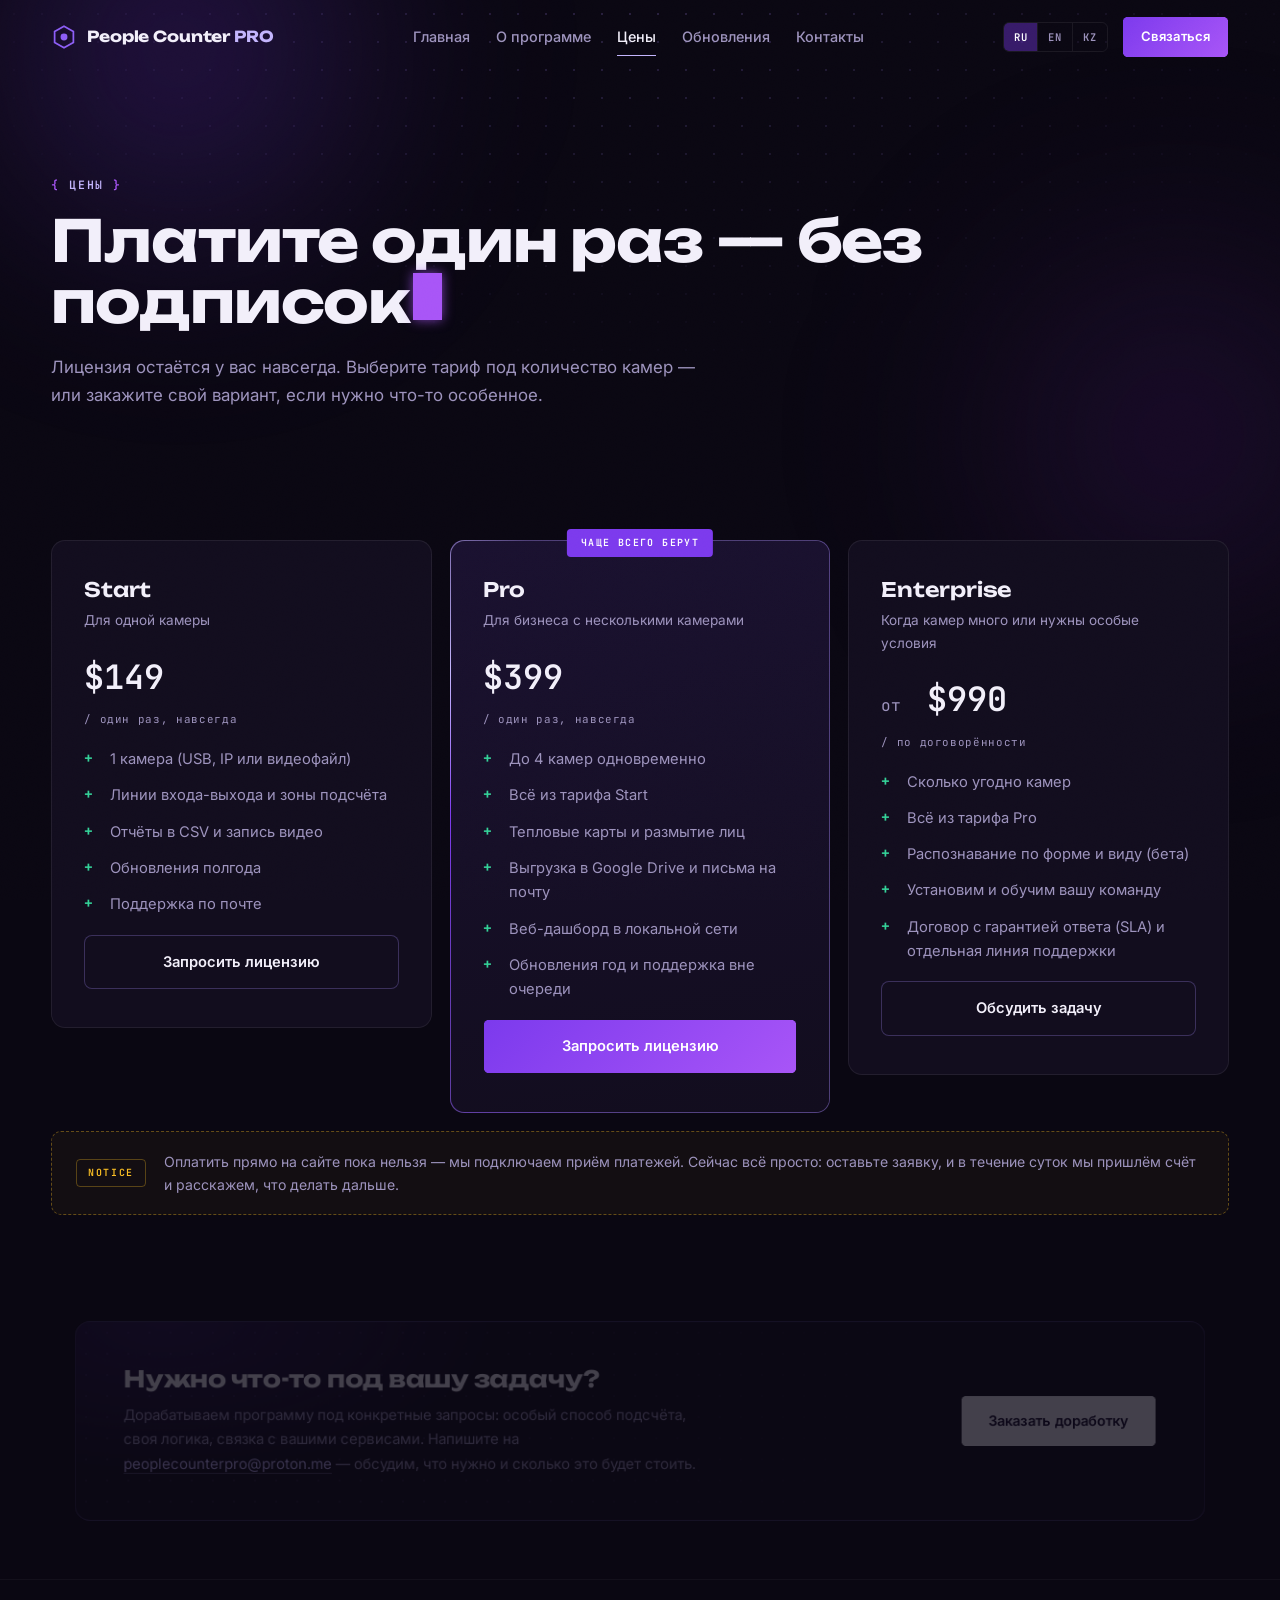
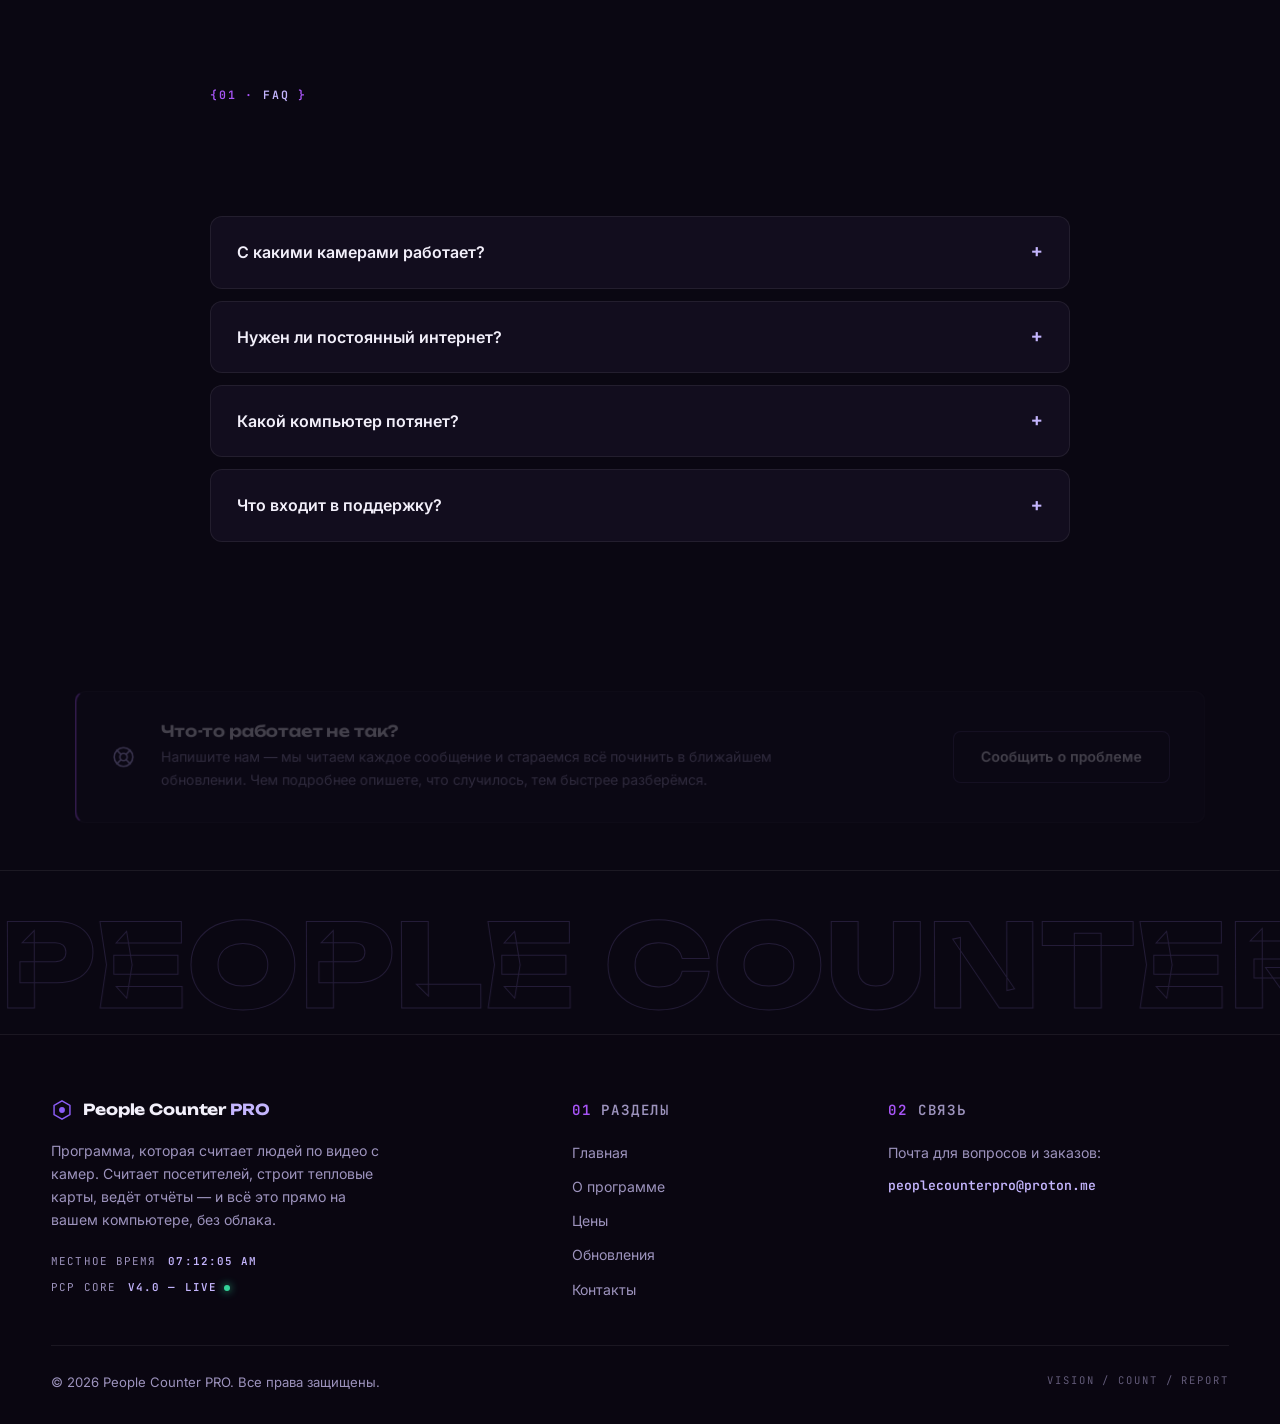
==== pricing.html @ 46ab9d57 "Static site for GitHub Pages: flat HTML, formsubmit.co, mobile header fix, carousel reorder, multica" ====
<!DOCTYPE html>
<html lang="ru">
<head>
<meta charset="UTF-8">
<meta name="viewport" content="width=device-width, initial-scale=1.0">
<title data-i18n="t_pricing">Цены и лицензии — People Counter PRO</title>
<meta name="description" content="People Counter PRO — система видеоаналитики на базе компьютерного зрения: подсчёт людей, тепловые карты, отчёты, приватность.">
<link rel="preconnect" href="https://fonts.googleapis.com">
<link rel="preconnect" href="https://fonts.gstatic.com" crossorigin>
<link href="https://fonts.googleapis.com/css2?family=Unbounded:wght@500;600;700;800&family=Inter:wght@400;500;600;700&family=JetBrains+Mono:wght@400;600&display=swap" rel="stylesheet">
<link rel="stylesheet" href="static/css/style.css">
<link rel="icon" href="data:image/svg+xml,%3Csvg xmlns='http://www.w3.org/2000/svg' viewBox='0 0 24 24'%3E%3Cpath d='M12 2l8.66 5v10L12 22 3.34 17V7L12 2z' fill='%237c3aed'/%3E%3Ccircle cx='12' cy='12' r='3.4' fill='%23c084fc'/%3E%3C/svg%3E">
<script>try{if(!sessionStorage.getItem("pcp_boot"))document.documentElement.classList.add("booting")}catch(e){}</script>
</head>
<body>
<div class="boot" id="boot" aria-hidden="true">
  <div class="boot-inner">
    <span class="boot-logo">PCP<i></i></span>
    <span class="boot-line" id="bootLine">INIT VISION CORE</span>
    <div class="boot-bar"><i id="bootBar"></i></div>
  </div>
</div>
<div class="progress" id="progress" aria-hidden="true"></div>
<div class="cursor-aim" id="cursorAim" aria-hidden="true">
  <span class="aim-tl"></span><span class="aim-tr"></span>
  <span class="aim-bl"></span><span class="aim-br"></span>
</div>
<div class="grain" aria-hidden="true"></div>
<div class="bg-glow" aria-hidden="true">
  <div class="aurora a1"></div>
  <div class="aurora a2"></div>
</div>
<header class="nav" id="nav">
  <a class="logo" href="index.html">
    <svg width="26" height="26" viewBox="0 0 24 24" fill="none"><defs><linearGradient id="lgm" x1="0" y1="0" x2="24" y2="24"><stop stop-color="#8b5cf6"/><stop offset="1" stop-color="#d8b4fe"/></linearGradient></defs><path d="M12 2l8.66 5v10L12 22 3.34 17V7L12 2z" stroke="url(#lgm)" stroke-width="1.6"/><circle cx="12" cy="12" r="3.2" fill="url(#lgm)"/></svg>
    <span>People&nbsp;Counter&nbsp;<b>PRO</b></span>
  </a>
  <nav class="nav-links" id="navLinks">
    <a href="index.html" data-i18n="nav_home">Главная</a>
    <a href="about.html" data-i18n="nav_about">О программе</a>
    <a href="pricing.html" class="active" data-i18n="nav_pricing">Цены</a>
    <a href="roadmap.html" data-i18n="nav_roadmap">Обновления</a>
    <a href="contact.html" data-i18n="nav_contact">Контакты</a>
    <div class="lang-switch lang-switch-mobile" role="group" aria-label="Language">
      <button type="button" data-lang="ru">RU</button>
      <button type="button" data-lang="en">EN</button>
      <button type="button" data-lang="kk">KZ</button>
    </div>
    <a href="contact.html" class="btn btn-primary btn-sm nav-cta-m" data-i18n="nav_cta">Связаться</a>
  </nav>
  <div class="nav-right">
    <div class="lang-switch" role="group" aria-label="Language">
      <button type="button" data-lang="ru">RU</button>
      <button type="button" data-lang="en">EN</button>
      <button type="button" data-lang="kk">KZ</button>
    </div>
    <a href="contact.html" class="btn btn-primary btn-sm nav-cta" data-i18n="nav_cta">Связаться</a>
    <button class="burger" id="burger" aria-label="Меню" type="button"><span></span><span></span><span></span></button>
  </div>
</header>
<main>
<section class="page-hero">
  <div class="container">
    <span class="kicker reveal" data-i18n="pr_k">Цены</span>
    <h1 class="reveal d1 rise" data-i18n="pr_t">Платите один раз — без подписок</h1>
    <p class="lead reveal d2" data-i18n="pr_s">Лицензия остаётся у вас навсегда. Выберите тариф под количество камер — или закажите свой вариант, если нужно что-то особенное.</p>
  </div>
</section>

<section class="section">
  <div class="container">
    <div class="plans">
      <div class="price-card reveal">
        <h3>Start</h3>
        <p class="plan-tag" data-i18n="pr_p1tag">Для одной камеры</p>
        <div class="plan-price">$149<span data-i18n="pr_per">/ один раз, навсегда</span></div>
        <ul class="check-list">
          <li data-i18n="pr_p1f1">1 камера (USB, IP или видеофайл)</li>
          <li data-i18n="pr_p1f2">Линии входа-выхода и зоны подсчёта</li>
          <li data-i18n="pr_p1f3">Отчёты в CSV и запись видео</li>
          <li data-i18n="pr_p1f4">Обновления полгода</li>
          <li data-i18n="pr_p1f5">Поддержка по почте</li>
        </ul>
        <a class="btn btn-ghost btn-block" href="contact.html?topic=license&plan=Start" data-i18n="pr_buy">Запросить лицензию</a>
      </div>
      <div class="price-card featured reveal d1">
        <span class="plan-badge" data-i18n="pr_pop">Чаще всего берут</span>
        <h3>Pro</h3>
        <p class="plan-tag" data-i18n="pr_p2tag">Для бизнеса с несколькими камерами</p>
        <div class="plan-price">$399<span data-i18n="pr_per">/ один раз, навсегда</span></div>
        <ul class="check-list">
          <li data-i18n="pr_p2f1">До 4 камер одновременно</li>
          <li data-i18n="pr_p2f2">Всё из тарифа Start</li>
          <li data-i18n="pr_p2f3">Тепловые карты и размытие лиц</li>
          <li data-i18n="pr_p2f4">Выгрузка в Google Drive и письма на почту</li>
          <li data-i18n="pr_p2f5">Веб-дашборд в локальной сети</li>
          <li data-i18n="pr_p2f6">Обновления год и поддержка вне очереди</li>
        </ul>
        <a class="btn btn-primary btn-block btn-magnetic" href="contact.html?topic=license&plan=Pro" data-i18n="pr_buy">Запросить лицензию</a>
      </div>
      <div class="price-card reveal d2">
        <h3>Enterprise</h3>
        <p class="plan-tag" data-i18n="pr_p3tag">Когда камер много или нужны особые условия</p>
        <div class="plan-price"><span class="from" data-i18n="pr_from">от</span> $990<span data-i18n="pr_per3">/ по договорённости</span></div>
        <ul class="check-list">
          <li data-i18n="pr_p3f1">Сколько угодно камер</li>
          <li data-i18n="pr_p3f2">Всё из тарифа Pro</li>
          <li data-i18n="pr_p3f3">Распознавание по форме и виду (бета)</li>
          <li data-i18n="pr_p3f4">Установим и обучим вашу команду</li>
          <li data-i18n="pr_p3f5">Договор с гарантией ответа (SLA) и отдельная линия поддержки</li>
        </ul>
        <a class="btn btn-ghost btn-block" href="contact.html?topic=custom" data-i18n="pr_b3">Обсудить задачу</a>
      </div>
    </div>

    <div class="pay-note reveal">
      <span class="pay-note-tag">NOTICE</span>
      <p data-i18n="pr_pay_note">Оплатить прямо на сайте пока нельзя — мы подключаем приём платежей. Сейчас всё просто: оставьте заявку, и в течение суток мы пришлём счёт и расскажем, что делать дальше.</p>
    </div>

    <div class="custom-dev" data-scrub>
      <div class="custom-dev-text">
        <h2 data-i18n="pr_c_t">Нужно что-то под вашу задачу?</h2>
        <p data-i18n="pr_c_d">Дорабатываем программу под конкретные запросы: особый способ подсчёта, своя логика, связка с вашими сервисами. Напишите на <a href="mailto:peoplecounterpro@proton.me">peoplecounterpro@proton.me</a> — обсудим, что нужно и сколько это будет стоить.</p>
      </div>
      <a class="btn btn-light" href="mailto:peoplecounterpro@proton.me?subject=Custom%20development" data-i18n="pr_c_b">Заказать доработку</a>
    </div>
  </div>
</section>

<section class="section alt">
  <div class="container narrow">
    <div class="sec-head reveal">
      <span class="kicker" data-num="01">FAQ</span>
      <h2 class="rise-io" data-i18n="pr_faq_t">Частые вопросы</h2>
    </div>
    <div class="faq">
      <details class="reveal">
        <summary data-i18n="pr_q1">С какими камерами работает?</summary>
        <p data-i18n="pr_a1">С любыми: обычная USB-вебкамера, IP-камера (поток RTSP или HTTP) или готовый видеофайл. Покупать специальное оборудование не нужно.</p>
      </details>
      <details class="reveal d1">
        <summary data-i18n="pr_q2">Нужен ли постоянный интернет?</summary>
        <p data-i18n="pr_a2">Нет. Программа считает людей прямо на вашем компьютере, без интернета. Сеть нужна, только если вы захотите выгружать отчёты в Google Drive, получать письма на почту или открывать дашборд через интернет.</p>
      </details>
      <details class="reveal d2">
        <summary data-i18n="pr_q3">Какой компьютер потянет?</summary>
        <p data-i18n="pr_a3">Заработает и на обычном компьютере без видеокарты. Но если камер несколько и нужна высокая плавность, лучше видеокарта NVIDIA. Для слабых ПК есть облегчённый режим (модель Nano).</p>
      </details>
      <details class="reveal d3">
        <summary data-i18n="pr_q4">Что входит в поддержку?</summary>
        <p data-i18n="pr_a4">Поможем установить и настроить, починим ошибки, подскажем, как разметить зоны. Нашли проблему — пишите, мы только рады: так программа становится лучше.</p>
      </details>
    </div>
  </div>
</section>
</main>
<section class="support-band">
  <div class="container support-inner" data-scrub>
    <div class="support-icon">
      <svg width="26" height="26" viewBox="0 0 24 24" fill="none" stroke="currentColor" stroke-width="1.5" stroke-linecap="round" stroke-linejoin="round"><circle cx="12" cy="12" r="9"/><circle cx="12" cy="12" r="3.5"/><path d="M5.7 5.7l3.8 3.8M18.3 5.7l-3.8 3.8M5.7 18.3l3.8-3.8M18.3 18.3l-3.8-3.8"/></svg>
    </div>
    <div class="support-text">
      <h3 data-i18n="sup_t">Что-то работает не так?</h3>
      <p data-i18n="sup_d">Напишите нам — мы читаем каждое сообщение и стараемся всё починить в ближайшем обновлении. Чем подробнее опишете, что случилось, тем быстрее разберёмся.</p>
    </div>
    <a href="contact.html?topic=bug" class="btn btn-ghost" data-i18n="sup_b">Сообщить о проблеме</a>
  </div>
</section>
<div class="giant" aria-hidden="true">
  <div class="giant-track">
    <span>PEOPLE COUNTER PRO&nbsp;·&nbsp;ON-DEVICE AI VISION&nbsp;·&nbsp;</span>
    <span>PEOPLE COUNTER PRO&nbsp;·&nbsp;ON-DEVICE AI VISION&nbsp;·&nbsp;</span>
  </div>
</div>
<footer class="footer">
  <div class="container footer-grid">
    <div class="footer-brand">
      <a class="logo" href="index.html">
        <svg width="22" height="22" viewBox="0 0 24 24" fill="none"><path d="M12 2l8.66 5v10L12 22 3.34 17V7L12 2z" stroke="#8b5cf6" stroke-width="1.6"/><circle cx="12" cy="12" r="3.2" fill="#8b5cf6"/></svg>
        <span>People&nbsp;Counter&nbsp;<b>PRO</b></span>
      </a>
      <p data-i18n="ft_desc">Программа, которая считает людей по видео с камер. Считает посетителей, строит тепловые карты, ведёт отчёты — и всё это прямо на вашем компьютере, без облака.</p>
      <div class="footer-meta">
        <span class="meta-row"><span data-i18n="ft_time_l">Местное время</span><b id="clock">--:--:--</b></span>
        <span class="meta-row"><span>PCP CORE</span><b>v4.0 — LIVE<i class="meta-dot"></i></b></span>
      </div>
    </div>
    <div class="footer-col">
      <h4><span class="idx">01</span><span data-i18n="ft_nav">Разделы</span></h4>
      <a href="index.html" data-i18n="nav_home">Главная</a>
      <a href="about.html" data-i18n="nav_about">О программе</a>
      <a href="pricing.html" data-i18n="nav_pricing">Цены</a>
      <a href="roadmap.html" data-i18n="nav_roadmap">Обновления</a>
      <a href="contact.html" data-i18n="nav_contact">Контакты</a>
    </div>
    <div class="footer-col">
      <h4><span class="idx">02</span><span data-i18n="ft_contact_t">Связь</span></h4>
      <span data-i18n="ft_mail_l">Почта для вопросов и заказов:</span>
      <a class="footer-mail" href="mailto:peoplecounterpro@proton.me">peoplecounterpro@proton.me</a>
    </div>
  </div>
  <div class="container footer-bottom">
    <span>© <span id="year">2026</span> People Counter PRO. <span data-i18n="ft_rights">Все права защищены.</span></span>
    <span class="footer-sig">VISION&nbsp;/&nbsp;COUNT&nbsp;/&nbsp;REPORT</span>
  </div>
</footer>
<script src="static/js/i18n.js"></script>
<script src="static/js/main.js"></script>
</body>
</html>
---- static/css/style.css ----
@property --angle {
  syntax: "<angle>";
  inherits: false;
  initial-value: 0deg;
}

:root {
  --bg: #0a0712;
  --bg2: #0e0a1a;
  --surface: #120d1e;
  --surface2: #171128;
  --border: rgba(255, 255, 255, 0.07);
  --border-strong: rgba(167, 139, 250, 0.28);
  --text: #f2effa;
  --muted: #9d93bd;
  --p1: #7c3aed;
  --p2: #a855f7;
  --p3: #c4b5fd;
  --green: #34d399;
  --red: #f87171;
  --yellow: #fbbf24;
  --blue: #60a5fa;
  --grad: linear-gradient(135deg, #7c3aed 0%, #a855f7 55%, #c4b5fd 100%);
  --radius: 12px;
  --font-head: "Unbounded", sans-serif;
  --font-body: "Inter", sans-serif;
  --font-mono: "JetBrains Mono", ui-monospace, Consolas, monospace;
  --ease: cubic-bezier(0.4, 0, 0.2, 1);
  --ease-reveal: cubic-bezier(0.53, 0, 0, 1);
}

* { margin: 0; padding: 0; box-sizing: border-box; }

html { scroll-behavior: smooth; scrollbar-width: thin; scrollbar-color: #241a3d transparent; }

::-webkit-scrollbar { width: 5px; }
::-webkit-scrollbar-track { background: transparent; }
::-webkit-scrollbar-thumb { background: #241a3d; border-radius: 3px; }

::selection { background: rgba(124, 58, 237, 0.55); color: #fff; }

body {
  background: var(--bg);
  color: var(--text);
  font-family: var(--font-body);
  font-size: 16px;
  line-height: 1.65;
  overflow-x: hidden;
  -webkit-font-smoothing: antialiased;
}

:focus-visible { outline: 1px dashed var(--p3); outline-offset: 3px; }

.boot {
  position: fixed;
  inset: 0;
  z-index: 3000;
  background: var(--bg);
  display: none;
  align-items: center;
  justify-content: center;
}

html.booting .boot { display: flex; }

.boot.done { transform: translateY(-100%); transition: transform 0.7s var(--ease-reveal); }

.boot-inner { display: flex; flex-direction: column; gap: 18px; width: min(400px, 78%); }

.boot-logo { font-family: var(--font-head); font-weight: 800; font-size: 1.7rem; letter-spacing: 0.1em; }
.boot-logo i { display: inline-block; width: 9px; height: 9px; background: var(--p2); margin-left: 10px; animation: blink 0.9s steps(2) infinite; }

.boot-line { font-family: var(--font-mono); font-size: 0.7rem; letter-spacing: 0.18em; color: var(--muted); }

.boot-bar { width: 100%; height: 2px; background: rgba(255, 255, 255, 0.08); }
.boot-bar i { display: block; height: 100%; width: 0; background: var(--grad); transition: width 0.18s linear; }

@keyframes blink { 50% { opacity: 0; } }

.progress {
  position: fixed;
  top: 0;
  left: 0;
  right: 0;
  height: 2px;
  z-index: 1100;
  background: var(--grad);
  transform: scaleX(0);
  transform-origin: left;
  pointer-events: none;
}

.cursor-aim { display: none; }

@media (hover: hover) and (pointer: fine) {
  body.cursor-on, body.cursor-on * { cursor: none; }
  body.cursor-on .cursor-aim {
    display: block;
    position: fixed;
    width: 22px;
    height: 22px;
    z-index: 3100;
    pointer-events: none;
    transform: translate(-50%, -50%);
    transition: width 0.16s var(--ease), height 0.16s var(--ease), opacity 0.16s;
  }
  body.cursor-on .aim-tl,
  body.cursor-on .aim-tr,
  body.cursor-on .aim-bl,
  body.cursor-on .aim-br {
    position: absolute;
    width: 7px;
    height: 7px;
    transition: width 0.16s var(--ease), height 0.16s var(--ease), border-color 0.16s var(--ease);
  }
  body.cursor-on .aim-tl { top: 0; left: 0; border-top: 1.5px solid rgba(196,181,253,0.85); border-left: 1.5px solid rgba(196,181,253,0.85); }
  body.cursor-on .aim-tr { top: 0; right: 0; border-top: 1.5px solid rgba(196,181,253,0.85); border-right: 1.5px solid rgba(196,181,253,0.85); }
  body.cursor-on .aim-bl { bottom: 0; left: 0; border-bottom: 1.5px solid rgba(196,181,253,0.85); border-left: 1.5px solid rgba(196,181,253,0.85); }
  body.cursor-on .aim-br { bottom: 0; right: 0; border-bottom: 1.5px solid rgba(196,181,253,0.85); border-right: 1.5px solid rgba(196,181,253,0.85); }
  body.cursor-on .cursor-aim.hov { width: 38px; height: 38px; }
  body.cursor-on .cursor-aim.hov .aim-tl,
  body.cursor-on .cursor-aim.hov .aim-tr,
  body.cursor-on .cursor-aim.hov .aim-bl,
  body.cursor-on .cursor-aim.hov .aim-br { width: 10px; height: 10px; border-color: var(--p3); }
  body.cursor-on .cursor-aim.hide { opacity: 0; }
}

.grain {
  position: fixed;
  inset: 0;
  z-index: 1200;
  pointer-events: none;
  opacity: 0.05;
  mix-blend-mode: overlay;
  background-image: url("data:image/svg+xml,%3Csvg xmlns='http://www.w3.org/2000/svg' width='180' height='180'%3E%3Cfilter id='n'%3E%3CfeTurbulence type='fractalNoise' baseFrequency='0.8' numOctaves='2'/%3E%3C/filter%3E%3Crect width='180' height='180' filter='url(%23n)' opacity='0.6'/%3E%3C/svg%3E");
  background-size: 180px 180px;
}

.bg-glow { position: fixed; inset: 0; z-index: -1; background: var(--bg); overflow: hidden; }

.aurora { position: absolute; width: 56vw; aspect-ratio: 1; border-radius: 50%; will-change: transform; }
.aurora.a1 { top: -24vw; left: -14vw; background: radial-gradient(closest-side, rgba(124, 58, 237, 0.32), transparent 70%); filter: blur(100px); animation: drift1 26s ease-in-out infinite alternate; }
.aurora.a2 { top: 6vw; right: -20vw; background: radial-gradient(closest-side, rgba(88, 28, 135, 0.3), transparent 70%); filter: blur(100px); animation: drift2 34s ease-in-out infinite alternate; }

@keyframes drift1 { to { transform: translate(7vw, 6vh) scale(1.12); } }
@keyframes drift2 { to { transform: translate(-6vw, 8vh) scale(0.92); } }

.bg-glow::after {
  content: "";
  position: absolute;
  inset: 0;
  background-image: radial-gradient(rgba(167, 139, 250, 0.2) 1px, transparent 1px);
  background-size: 28px 28px;
  mask-image: radial-gradient(ellipse 75% 55% at 50% 0%, #000, transparent 78%);
  -webkit-mask-image: radial-gradient(ellipse 75% 55% at 50% 0%, #000, transparent 78%);
}

.container { width: min(1180px, 92%); margin: 0 auto; }
.container.narrow { width: min(860px, 92%); }
.center { text-align: center; margin-top: 48px; }

h1, h2, h3, .logo span { font-family: var(--font-head); font-weight: 700; line-height: 1.12; letter-spacing: -0.01em; }

h1 { font-size: clamp(2rem, 4.6vw, 3.6rem); line-height: 1.06; letter-spacing: -0.02em; }
h2 { font-size: clamp(1.45rem, 3vw, 2.3rem); line-height: 1.1; }
h3 { font-size: 1.02rem; font-weight: 600; }

a { color: inherit; text-decoration: none; }
p a { color: var(--p3); border-bottom: 1px solid rgba(196, 181, 253, 0.35); }
p a:hover { border-bottom-color: var(--p3); }

img { max-width: 100%; display: block; }

.grad {
  background: var(--grad);
  -webkit-background-clip: text;
  background-clip: text;
  color: transparent;
}

.kicker {
  display: inline-block;
  font-family: var(--font-mono);
  font-size: 0.72rem;
  font-weight: 600;
  letter-spacing: 0.16em;
  text-transform: uppercase;
  color: var(--p3);
  margin-bottom: 16px;
}

.kicker::before { content: "{ "; color: var(--p2); }
.kicker[data-num]::before { content: "{" attr(data-num) " · "; color: var(--p2); }
.kicker::after { content: " }"; color: var(--p2); }

.nav {
  position: fixed;
  top: 0;
  left: 0;
  right: 0;
  z-index: 1000;
  display: flex;
  align-items: center;
  justify-content: space-between;
  gap: 20px;
  padding: 16px max(4%, calc((100% - 1180px) / 2));
  border-bottom: 1px solid transparent;
  transition: background 0.3s var(--ease), border-color 0.3s var(--ease), padding 0.3s var(--ease), transform 0.45s var(--ease-reveal);
}

.nav.scrolled {
  background: rgba(10, 7, 18, 0.8);
  backdrop-filter: blur(16px);
  -webkit-backdrop-filter: blur(16px);
  border-bottom-color: var(--border);
  padding-top: 10px;
  padding-bottom: 10px;
}

.nav.hide { transform: translateY(-110%); }

.logo { display: flex; align-items: center; gap: 10px; font-size: 0.95rem; white-space: nowrap; }
.logo b { color: var(--p3); }

.nav-links { display: flex; gap: 26px; }

.nav-links a {
  font-size: 0.9rem;
  font-weight: 500;
  color: var(--muted);
  transition: color 0.25s var(--ease);
  position: relative;
  padding: 4px 0;
}

.nav-links a::after {
  content: "";
  position: absolute;
  left: 0;
  right: 0;
  bottom: -3px;
  height: 1px;
  background: var(--p3);
  transform: scaleX(0);
  transform-origin: left;
  transition: transform 0.3s var(--ease);
}

.nav-links a:hover, .nav-links a.active { color: var(--text); }
.nav-links a:hover::after, .nav-links a.active::after { transform: scaleX(1); }

.nav-right { display: flex; align-items: center; gap: 14px; }

.lang-switch {
  display: flex;
  border: 1px solid var(--border);
  border-radius: 6px;
  overflow: hidden;
}

.lang-switch button {
  border: none;
  background: transparent;
  color: var(--muted);
  font-family: var(--font-mono);
  font-size: 0.66rem;
  font-weight: 600;
  letter-spacing: 0.08em;
  padding: 7px 10px;
  cursor: pointer;
  transition: background 0.25s var(--ease), color 0.25s var(--ease);
}

.lang-switch button + button { border-left: 1px solid var(--border); }
.lang-switch button:hover { color: var(--text); }
.lang-switch button.active { background: rgba(124, 58, 237, 0.4); color: #fff; }

.lang-switch-mobile { display: none; }

.btn {
  display: inline-flex;
  align-items: center;
  justify-content: center;
  gap: 8px;
  padding: 14px 28px;
  border-radius: 8px;
  font-family: var(--font-body);
  font-size: 0.92rem;
  font-weight: 600;
  border: 1px solid transparent;
  cursor: pointer;
  background-repeat: no-repeat;
  transition: background-size 0.4s var(--ease), color 0.4s var(--ease), border-color 0.3s var(--ease), transform 0.3s var(--ease);
  white-space: nowrap;
  position: relative;
  overflow: hidden;
}

.btn:hover { transform: translateY(-2px); }
.btn:active { transform: translateY(0); }

.btn-primary {
  color: #fff;
  background-image: linear-gradient(#f2effa, #f2effa), linear-gradient(135deg, #7c3aed, #a855f7);
  background-size: 0% 100%, 100% 100%;
}

.btn-primary:hover { background-size: 100% 100%, 100% 100%; color: #160b2e; }

.btn-ghost {
  color: var(--text);
  border-color: var(--border-strong);
  background-image: linear-gradient(rgba(167, 139, 250, 0.16), rgba(167, 139, 250, 0.16)), linear-gradient(transparent, transparent);
  background-size: 0% 100%, 100% 100%;
}

.btn-ghost:hover { background-size: 100% 100%, 100% 100%; }

.btn-light {
  color: #160b2e;
  background-image: linear-gradient(135deg, #7c3aed, #a855f7), linear-gradient(#f2effa, #f2effa);
  background-size: 0% 100%, 100% 100%;
}

.btn-light:hover { background-size: 100% 100%, 100% 100%; color: #fff; }

.btn-sm { padding: 9px 18px; font-size: 0.82rem; }
.btn-block { width: 100%; }

.nav-cta-m { display: none; }
.burger { display: none; flex-direction: column; gap: 5px; background: none; border: none; cursor: pointer; padding: 6px; }
.burger span { width: 22px; height: 2px; background: var(--text); border-radius: 2px; transition: transform 0.25s var(--ease), opacity 0.25s var(--ease); }
.burger.open span:nth-child(1) { transform: translateY(7px) rotate(45deg); }
.burger.open span:nth-child(2) { opacity: 0; }
.burger.open span:nth-child(3) { transform: translateY(-7px) rotate(-45deg); }

.hero { padding: 168px 0 90px; }

.hero-grid {
  display: grid;
  grid-template-columns: 1.05fr 0.95fr;
  gap: 60px;
  align-items: center;
}

.badge {
  display: inline-flex;
  align-items: center;
  gap: 9px;
  font-family: var(--font-mono);
  font-size: 0.72rem;
  font-weight: 600;
  letter-spacing: 0.1em;
  border: 1px solid var(--border-strong);
  border-radius: 6px;
  padding: 7px 14px;
  margin-bottom: 26px;
}

.badge span {
  background: linear-gradient(120deg, #c4b5fd 40%, #ffffff 50%, #c4b5fd 60%);
  background-size: 200% 100%;
  -webkit-background-clip: text;
  background-clip: text;
  color: transparent;
  animation: shine 3.5s linear infinite;
}

@keyframes shine { to { background-position: -200% 0; } }

.badge i {
  width: 7px;
  height: 7px;
  border-radius: 50%;
  background: var(--green);
  box-shadow: 0 0 10px var(--green);
  animation: pulse 1.8s infinite;
}

@keyframes pulse {
  0%, 100% { opacity: 1; transform: scale(1); }
  50% { opacity: 0.45; transform: scale(0.8); }
}

.hero-sub { color: var(--muted); font-size: 1.05rem; margin: 24px 0 34px; max-width: 540px; }

.hero-cta { display: flex; gap: 14px; flex-wrap: wrap; }

.mockup { perspective: 1200px; }

.win-glow { position: relative; border-radius: calc(var(--radius) + 1px); transform: rotateY(-6deg) rotateX(2deg); transition: transform 0.6s var(--ease-reveal); }
.mockup:hover .win-glow { transform: none; }

.win-glow::before {
  content: "";
  position: absolute;
  inset: -1px;
  border-radius: calc(var(--radius) + 2px);
  background: conic-gradient(from var(--angle), transparent 55%, #7c3aed 78%, #c4b5fd 88%, transparent 96%);
  animation: spin-angle 5s linear infinite;
}

@keyframes spin-angle { to { --angle: 360deg; } }

.win {
  position: relative;
  background: linear-gradient(165deg, var(--surface2), var(--surface));
  border: 1px solid var(--border);
  border-radius: var(--radius);
  overflow: hidden;
  box-shadow: 0 30px 80px rgba(0, 0, 0, 0.55);
}

.win-bar {
  display: flex;
  align-items: center;
  gap: 7px;
  padding: 12px 16px;
  border-bottom: 1px solid var(--border);
  background: rgba(10, 7, 18, 0.55);
}

.dot { width: 10px; height: 10px; border-radius: 50%; }
.dot.r { background: #ff5f57; }
.dot.y { background: #febc2e; }
.dot.g { background: #28c840; }

.win-title { font-family: var(--font-mono); font-size: 0.68rem; letter-spacing: 0.05em; color: var(--muted); margin-left: 8px; }

.live-chip {
  margin-left: auto;
  display: inline-flex;
  align-items: center;
  gap: 6px;
  font-family: var(--font-mono);
  font-size: 0.62rem;
  font-weight: 600;
  letter-spacing: 0.14em;
  color: var(--red);
  border: 1px solid rgba(248, 113, 113, 0.3);
  padding: 3px 9px;
  border-radius: 4px;
}

.live-chip i { width: 6px; height: 6px; border-radius: 50%; background: var(--red); animation: pulse 1.2s infinite; }

.feed, .mini-feed {
  position: relative;
  aspect-ratio: 16 / 9;
  background:
    radial-gradient(ellipse 70% 60% at 30% 40%, rgba(124, 58, 237, 0.16), transparent),
    radial-gradient(ellipse 60% 50% at 75% 70%, rgba(96, 165, 250, 0.07), transparent),
    #0c0816;
  overflow: hidden;
}

.feed-grid {
  position: absolute;
  inset: 0;
  background-image:
    linear-gradient(rgba(167, 139, 250, 0.05) 1px, transparent 1px),
    linear-gradient(90deg, rgba(167, 139, 250, 0.05) 1px, transparent 1px);
  background-size: 36px 36px;
}

.scanline {
  position: absolute;
  left: 0;
  right: 0;
  height: 90px;
  background: linear-gradient(to bottom, transparent, rgba(168, 85, 247, 0.07), transparent);
  animation: scan 5s linear infinite;
}

@keyframes scan {
  0% { top: -90px; }
  100% { top: 100%; }
}

.bbox {
  position: absolute;
  border: 1.5px solid var(--green);
  border-radius: 3px;
}

.bbox span {
  position: absolute;
  top: -20px;
  left: -1.5px;
  font-family: var(--font-mono);
  font-size: 0.56rem;
  font-weight: 600;
  color: #0a0712;
  background: var(--green);
  padding: 2px 6px;
  border-radius: 2px;
  white-space: nowrap;
}

.bbox.b1 { width: 17%; height: 42%; left: 14%; top: 30%; animation: driftb1 7s ease-in-out infinite; }
.bbox.b2 { width: 14%; height: 36%; left: 48%; top: 40%; animation: driftb2 9s ease-in-out infinite; border-color: var(--p3); }
.bbox.b2 span { background: var(--p3); }
.bbox.b3 { width: 15%; height: 38%; left: 72%; top: 26%; animation: driftb3 8s ease-in-out infinite; }

@keyframes driftb1 {
  0%, 100% { transform: translate(0, 0); }
  50% { transform: translate(34px, 10px); }
}

@keyframes driftb2 {
  0%, 100% { transform: translate(0, 0); }
  50% { transform: translate(-28px, -8px); }
}

@keyframes driftb3 {
  0%, 100% { transform: translate(0, 0); }
  50% { transform: translate(-40px, 14px); }
}

.count-line {
  position: absolute;
  left: 6%;
  right: 6%;
  top: 62%;
  border-top: 1.5px dashed var(--yellow);
  opacity: 0.85;
}

.count-line em {
  position: absolute;
  right: 0;
  top: 4px;
  font-style: normal;
  font-family: var(--font-mono);
  font-size: 0.56rem;
  font-weight: 600;
  letter-spacing: 0.08em;
  color: var(--yellow);
}

.feed-corner { position: absolute; width: 16px; height: 16px; }
.feed-corner.tl { top: 10px; left: 10px; border-top: 1.5px solid rgba(196, 181, 253, 0.6); border-left: 1.5px solid rgba(196, 181, 253, 0.6); }
.feed-corner.br { bottom: 10px; right: 10px; border-bottom: 1.5px solid rgba(196, 181, 253, 0.6); border-right: 1.5px solid rgba(196, 181, 253, 0.6); }

.feed-label {
  position: absolute;
  left: 12px;
  bottom: 10px;
  font-family: var(--font-mono);
  font-size: 0.6rem;
  letter-spacing: 0.04em;
  color: var(--muted);
  background: rgba(10, 7, 18, 0.75);
  padding: 4px 9px;
  border-radius: 4px;
  border: 1px solid var(--border);
}

.feed-coords {
  position: absolute;
  top: 12px;
  right: 12px;
  font-family: var(--font-mono);
  font-size: 0.56rem;
  letter-spacing: 0.1em;
  color: rgba(196, 181, 253, 0.55);
}

.win-stats {
  display: grid;
  grid-template-columns: repeat(3, 1fr);
  gap: 1px;
  background: var(--border);
  border-top: 1px solid var(--border);
}

.stat-chip {
  display: flex;
  flex-direction: column;
  align-items: center;
  gap: 2px;
  padding: 12px 6px;
  background: var(--surface);
}

.stat-chip span { font-family: var(--font-mono); font-size: 0.56rem; font-weight: 600; letter-spacing: 0.16em; color: var(--muted); }
.stat-chip b { font-family: var(--font-mono); font-size: 1.2rem; font-weight: 600; font-variant-numeric: tabular-nums; transition: text-shadow 0.3s var(--ease); }
.stat-chip.in b { color: var(--green); }
.stat-chip.out b { color: var(--red); }
.stat-chip.fps b { color: var(--p3); }
.stat-chip b.tick { text-shadow: 0 0 14px currentColor; }

.marquee {
  overflow: hidden;
  border-top: 1px solid var(--border);
  border-bottom: 1px solid var(--border);
  padding: 13px 0;
  mask-image: linear-gradient(90deg, transparent, #000 10%, #000 90%, transparent);
  -webkit-mask-image: linear-gradient(90deg, transparent, #000 10%, #000 90%, transparent);
}

.marquee-track { display: flex; width: max-content; animation: marq 28s linear infinite; will-change: transform; }
.marquee:hover .marquee-track { animation-play-state: paused; }

.marquee ul { display: flex; list-style: none; }

.marquee li {
  font-family: var(--font-mono);
  font-size: 0.74rem;
  letter-spacing: 0.1em;
  color: var(--muted);
  padding: 0 20px;
  white-space: nowrap;
}

.marquee li::before { content: "{ "; color: var(--p2); }
.marquee li::after { content: " }"; color: var(--p2); }

@keyframes marq { to { transform: translateX(-50%); } }

.stats { padding: 64px 0 0; }

.stats-grid {
  display: grid;
  grid-template-columns: repeat(4, 1fr);
  gap: 1px;
  background: var(--border);
  border: 1px solid var(--border);
}

.stat { background: var(--bg2); padding: 34px 26px; }

.stat b {
  display: block;
  font-family: var(--font-mono);
  font-size: 2.4rem;
  font-weight: 600;
  font-variant-numeric: tabular-nums;
  line-height: 1.1;
  color: var(--text);
}

.stat .suf { color: var(--p2); }
.stat-l { display: block; font-size: 0.85rem; color: var(--muted); margin-top: 8px; }

.stat.accent { background: linear-gradient(160deg, rgba(124, 58, 237, 0.38), rgba(124, 58, 237, 0.12)); }
.stat.accent b, .stat.accent .suf { color: #fff; }
.stat.accent .stat-l { color: rgba(242, 239, 250, 0.75); }

.section { padding: 100px 0; border-top: 1px solid rgba(255, 255, 255, 0.04); }
.section.alt { background: transparent; }
.hero + .section, .page-hero + .section { border-top: none; }

.sec-head { max-width: 640px; margin-bottom: 56px; }
.sec-head p { color: var(--muted); margin-top: 16px; }

.bento { display: grid; grid-template-columns: repeat(4, 1fr); gap: 14px; }
.grid-4 { display: grid; grid-template-columns: repeat(4, 1fr); gap: 14px; }

.card {
  position: relative;
  overflow: hidden;
  background: var(--surface);
  border: 1px solid var(--border);
  border-radius: var(--radius);
  padding: 26px 24px;
  transition: border-color 0.3s var(--ease), transform 0.3s var(--ease);
}

.card::after {
  content: "";
  position: absolute;
  inset: 0;
  background: radial-gradient(420px circle at var(--mx, 50%) var(--my, 50%), rgba(168, 85, 247, 0.13), transparent 65%);
  opacity: 0;
  transition: opacity 0.35s var(--ease);
  pointer-events: none;
}

.card:hover { border-color: var(--border-strong); transform: translateY(-4px); }
.card:hover::after { opacity: 1; }

.card-hero { grid-column: span 2; grid-row: span 2; display: flex; flex-direction: column; }

.mini-feed { border: 1px solid var(--border); border-radius: 8px; margin-bottom: 22px; flex: 1; min-height: 200px; }
.mini-feed .bbox.b1 { width: 20%; height: 48%; left: 16%; top: 26%; }
.mini-feed .bbox.b2 { width: 17%; height: 42%; left: 56%; top: 36%; }

.card-ico {
  width: 42px;
  height: 42px;
  display: flex;
  align-items: center;
  justify-content: center;
  border-radius: 10px;
  background: rgba(124, 58, 237, 0.12);
  border: 1px solid var(--border);
  color: var(--p3);
  margin-bottom: 18px;
}

.card h3 { margin-bottom: 10px; }
.card p { font-size: 0.9rem; color: var(--muted); }

.steps { display: grid; grid-template-columns: repeat(3, 1fr); gap: 14px; }

.step {
  position: relative;
  background: var(--surface);
  border: 1px solid var(--border);
  border-radius: var(--radius);
  padding: 32px 28px;
  transition: border-color 0.3s var(--ease), transform 0.3s var(--ease);
}

.step:hover { border-color: var(--border-strong); transform: translateY(-4px); }

.step-num {
  font-family: var(--font-mono);
  font-size: 0.78rem;
  font-weight: 600;
  letter-spacing: 0.12em;
  color: var(--p2);
  margin-bottom: 56px;
}

.step-num::before { content: "[ "; color: rgba(167, 139, 250, 0.4); }
.step-num::after { content: " ]"; color: rgba(167, 139, 250, 0.4); }

.step h3 { margin-bottom: 10px; }
.step p { font-size: 0.9rem; color: var(--muted); }

.shots { display: grid; grid-template-columns: repeat(2, 1fr); gap: 30px 24px; }

.shot-frame {
  position: relative;
  aspect-ratio: 16 / 9;
  border-radius: 10px;
  overflow: hidden;
  border: 1px solid var(--border);
  background: var(--surface);
  transition: transform 0.35s var(--ease), border-color 0.35s var(--ease);
}

.shot:hover .shot-frame { transform: translateY(-5px); border-color: var(--border-strong); }

.shot-frame::before {
  content: "";
  position: absolute;
  top: 12px;
  left: 12px;
  width: 18px;
  height: 18px;
  border-top: 1.5px solid rgba(196, 181, 253, 0.55);
  border-left: 1.5px solid rgba(196, 181, 253, 0.55);
  z-index: 2;
  pointer-events: none;
}

.shot-frame::after {
  content: "";
  position: absolute;
  bottom: 12px;
  right: 12px;
  width: 18px;
  height: 18px;
  border-bottom: 1.5px solid rgba(196, 181, 253, 0.55);
  border-right: 1.5px solid rgba(196, 181, 253, 0.55);
  z-index: 2;
  pointer-events: none;
}

.shot-frame img { width: 100%; height: 100%; object-fit: cover; }
.car-slide .shot-frame img { object-fit: contain; background: #0c0816; }

.shot-frame.noimg { background: repeating-linear-gradient(0deg, transparent 0 2px, rgba(255, 255, 255, 0.015) 2px 4px), #0c0816; }
.shot-frame.noimg img { display: none; }

.shot-frame.noimg::after {
  inset: 0;
  width: auto;
  height: auto;
  border: none;
  display: flex;
  align-items: center;
  justify-content: center;
  font-family: var(--font-mono);
  font-size: 0.78rem;
  letter-spacing: 0.3em;
  color: rgba(196, 181, 253, 0.45);
  content: "NO SIGNAL";
  animation: nosignal 2.4s steps(2) infinite;
}

@keyframes nosignal { 50% { opacity: 0.45; } }

.shot figcaption { margin-top: 13px; font-size: 0.88rem; color: var(--muted); }

.shot figcaption::before {
  content: attr(data-fig) " / ";
  font-family: var(--font-mono);
  font-size: 0.66rem;
  letter-spacing: 0.1em;
  color: var(--p2);
}

.carousel { position: relative; }

.car-viewport {
  position: relative;
  overflow-x: auto;
  overflow-y: hidden;
  border-radius: 12px;
  scroll-snap-type: x mandatory;
  scrollbar-width: none;
  -ms-overflow-style: none;
}
.car-viewport::-webkit-scrollbar { display: none; }

.car-track { display: flex; }

.car-slide { flex: 0 0 100%; min-width: 0; scroll-snap-align: start; }
.car-slide .shot-frame { border-radius: 12px; }
.car-slide .shot-frame::before, .car-slide .shot-frame::after { z-index: 2; }

.zoomable { overflow: hidden; }
.zoomable img { transition: transform 0.6s var(--ease); will-change: transform; -webkit-user-drag: none; user-select: none; }
.zoomable:hover img { transform: scale(1.12); }

.car-btn {
  position: absolute;
  top: 50%;
  transform: translateY(-50%);
  width: 48px;
  height: 48px;
  display: flex;
  align-items: center;
  justify-content: center;
  border-radius: 50%;
  color: var(--text);
  background: rgba(12, 8, 22, 0.72);
  backdrop-filter: blur(8px);
  -webkit-backdrop-filter: blur(8px);
  border: 1px solid var(--border-strong);
  cursor: pointer;
  z-index: 4;
  transition: background 0.25s var(--ease), border-color 0.25s var(--ease), transform 0.25s var(--ease), opacity 0.25s var(--ease);
}

.car-btn:hover { background: rgba(124, 58, 237, 0.55); border-color: var(--p3); }
.car-btn:active { transform: translateY(-50%) scale(0.92); }
.car-prev { left: 16px; }
.car-next { right: 16px; }

.car-caption {
  display: flex;
  align-items: baseline;
  gap: 10px;
  justify-content: center;
  margin-top: 18px;
  font-size: 0.9rem;
  color: var(--muted);
  min-height: 1.4em;
}

.car-fig { font-family: var(--font-mono); font-size: 0.66rem; letter-spacing: 0.1em; color: var(--p2); }

.car-dots { display: flex; justify-content: center; gap: 9px; margin-top: 16px; }

.car-dot {
  width: 9px;
  height: 9px;
  padding: 0;
  border-radius: 50%;
  border: 1px solid var(--border-strong);
  background: transparent;
  cursor: pointer;
  transition: background 0.3s var(--ease), width 0.35s var(--ease), border-color 0.3s var(--ease);
}

.car-dot.active { width: 26px; border-radius: 5px; background: var(--p2); border-color: var(--p2); }

.mini-card {
  display: flex;
  flex-direction: column;
  align-items: stretch;
  min-height: 168px;
  background: var(--surface);
  border: 1px solid var(--border);
  border-radius: var(--radius);
  padding: 22px;
  transition: transform 0.3s var(--ease), border-color 0.3s var(--ease);
}

.mini-card:hover { transform: translateY(-4px); border-color: var(--border-strong); }

.mini-top {
  display: flex;
  align-items: center;
  justify-content: space-between;
  margin-bottom: 16px;
}

.mini-num {
  font-family: var(--font-mono);
  font-size: 1.5rem;
  font-weight: 600;
  color: rgba(167, 139, 250, 0.18);
  line-height: 1;
  letter-spacing: -0.02em;
}

.mini-card h3 { font-size: 0.95rem; flex: 1; margin: 0 0 18px; }

.mini-go {
  display: flex;
  color: var(--p3);
  opacity: 0.4;
  transition: opacity 0.25s var(--ease), transform 0.25s var(--ease);
}

.mini-card:hover .mini-go { opacity: 1; transform: translateX(5px); }

.tag {
  display: inline-block;
  font-family: var(--font-mono);
  font-size: 0.6rem;
  font-weight: 600;
  letter-spacing: 0.12em;
  text-transform: uppercase;
  padding: 4px 9px;
  border-radius: 4px;
}

.tag.dev { color: var(--green); border: 1px solid rgba(52, 211, 153, 0.32); }
.tag.plan { color: var(--yellow); border: 1px solid rgba(251, 191, 36, 0.3); }

.cta-band { padding: 60px 0 110px; }

.cta-inner {
  position: relative;
  overflow: hidden;
  text-align: center;
  background: var(--surface);
  border: 1px solid var(--border-strong);
  border-radius: 18px;
  padding: 72px 40px;
}

.cta-inner::before {
  content: "";
  position: absolute;
  inset: 0;
  background:
    radial-gradient(ellipse 60% 90% at 50% -20%, rgba(124, 58, 237, 0.25), transparent 65%),
    radial-gradient(rgba(167, 139, 250, 0.14) 1px, transparent 1px);
  background-size: 100% 100%, 24px 24px;
  mask-image: radial-gradient(ellipse 80% 100% at 50% 0%, #000, transparent 85%);
  -webkit-mask-image: radial-gradient(ellipse 80% 100% at 50% 0%, #000, transparent 85%);
  pointer-events: none;
}

.cta-inner > * { position: relative; }
.cta-inner p { color: var(--muted); margin: 16px auto 32px; max-width: 480px; }
.cta-inner .hero-cta { justify-content: center; }

.support-band { padding: 0 0 90px; }

.support-inner {
  display: flex;
  align-items: center;
  gap: 26px;
  background: var(--surface);
  border: 1px solid var(--border);
  border-left: 2px solid var(--p2);
  border-radius: var(--radius);
  padding: 32px 36px;
}

.support-icon { color: var(--p3); display: flex; }
.support-text { flex: 1; }
.support-text h3 { margin-bottom: 6px; }
.support-text p { font-size: 0.9rem; color: var(--muted); max-width: 640px; }

.giant { overflow: hidden; border-top: 1px solid var(--border); padding: 34px 0 8px; }

.giant-track { display: flex; width: max-content; animation: marq 70s linear infinite; }

.giant span {
  font-family: var(--font-head);
  font-weight: 800;
  font-size: clamp(3.4rem, 9vw, 8.5rem);
  line-height: 1.05;
  white-space: nowrap;
  color: transparent;
  -webkit-text-stroke: 1px rgba(167, 139, 250, 0.16);
}

.page-hero { padding: 170px 0 30px; }
.page-hero .lead { color: var(--muted); font-size: 1.06rem; max-width: 660px; margin-top: 22px; }

.page-hero.nf { padding: 200px 0 120px; text-align: center; }

.nf-code {
  font-family: var(--font-mono);
  font-size: clamp(4.4rem, 13vw, 8.5rem);
  font-weight: 600;
  background: var(--grad);
  -webkit-background-clip: text;
  background-clip: text;
  color: transparent;
  line-height: 1;
}

.page-hero.nf p { color: var(--muted); margin: 16px 0 34px; }

.split { display: grid; grid-template-columns: 1.1fr 0.9fr; gap: 60px; align-items: center; }
.split-text h2 { margin-bottom: 18px; }
.split-text p { color: var(--muted); margin-bottom: 16px; }

.glass-panel {
  background: rgba(18, 13, 30, 0.6);
  backdrop-filter: blur(14px);
  -webkit-backdrop-filter: blur(14px);
  border: 1px solid var(--border-strong);
  border-radius: var(--radius);
  padding: 24px;
  display: flex;
  flex-direction: column;
  gap: 12px;
}

.gp-head {
  font-family: var(--font-mono);
  font-size: 0.64rem;
  font-weight: 600;
  letter-spacing: 0.22em;
  color: var(--muted);
  padding-bottom: 10px;
  border-bottom: 1px solid var(--border);
}

.gp-head::before { content: "// "; color: var(--p2); }

.gp-row {
  display: flex;
  align-items: center;
  gap: 12px;
  background: var(--surface);
  border: 1px solid var(--border);
  border-radius: 8px;
  padding: 13px 16px;
  font-size: 0.88rem;
  color: var(--muted);
}

.gp-row b { margin-left: auto; color: var(--text); font-family: var(--font-mono); font-size: 0.74rem; font-weight: 600; letter-spacing: 0.06em; }
.gp-dot { width: 8px; height: 8px; border-radius: 50%; flex-shrink: 0; animation: pulse 2.2s infinite; }
.gp-dot.g { background: var(--green); box-shadow: 0 0 10px var(--green); }
.gp-dot.v { background: var(--p2); box-shadow: 0 0 10px var(--p2); animation-delay: 0.4s; }
.gp-dot.y { background: var(--yellow); box-shadow: 0 0 10px var(--yellow); animation-delay: 0.8s; }
.gp-dot.b { background: var(--blue); box-shadow: 0 0 10px var(--blue); animation-delay: 1.2s; }

.privacy-band {
  display: grid;
  grid-template-columns: 1.4fr 0.6fr;
  gap: 40px;
  align-items: center;
  background: var(--surface);
  border: 1px solid var(--border);
  border-radius: 18px;
  padding: 56px;
}

.privacy-text h2 { margin-bottom: 14px; }
.privacy-text > p { color: var(--muted); margin-bottom: 22px; }

.privacy-visual { display: flex; justify-content: center; }

.shield {
  width: 150px;
  height: 150px;
  display: flex;
  align-items: center;
  justify-content: center;
  color: var(--p3);
  border-radius: 50%;
  background: rgba(124, 58, 237, 0.1);
  border: 1px solid var(--border-strong);
  animation: float 5s ease-in-out infinite;
}

@keyframes float {
  0%, 100% { transform: translateY(0); }
  50% { transform: translateY(-14px); }
}

.check-list { list-style: none; display: flex; flex-direction: column; gap: 12px; }

.check-list li {
  position: relative;
  padding-left: 26px;
  font-size: 0.92rem;
  color: var(--muted);
}

.check-list li::before {
  content: "+";
  position: absolute;
  left: 0;
  top: -1px;
  font-family: var(--font-mono);
  font-weight: 600;
  color: var(--green);
}

.plans { display: grid; grid-template-columns: repeat(3, 1fr); gap: 18px; align-items: start; }

.price-card {
  position: relative;
  background: var(--surface);
  border: 1px solid var(--border);
  border-radius: 14px;
  padding: 38px 32px;
  display: flex;
  flex-direction: column;
  gap: 18px;
  transition: transform 0.3s var(--ease), border-color 0.3s var(--ease);
}

.price-card > * { position: relative; z-index: 1; }

.price-card:hover { transform: translateY(-5px); border-color: var(--border-strong); }

.price-card.featured { border-color: rgba(167, 139, 250, 0.4); background: linear-gradient(170deg, #1a1130, var(--surface)); }

.price-card.featured::before {
  content: "";
  position: absolute;
  inset: -1px;
  border-radius: 15px;
  background: conic-gradient(from var(--angle), transparent 50%, #7c3aed 76%, #c4b5fd 86%, transparent 94%);
  animation: spin-angle 5s linear infinite;
  z-index: 0;
}

.price-card.featured::after {
  content: "";
  position: absolute;
  inset: 0;
  border-radius: 14px;
  background: linear-gradient(170deg, #1a1130, var(--surface));
  z-index: 0;
}

.plan-badge {
  position: absolute;
  top: -12px;
  left: 50%;
  transform: translateX(-50%);
  background: var(--p1);
  color: #fff;
  font-family: var(--font-mono);
  font-size: 0.62rem;
  font-weight: 600;
  letter-spacing: 0.14em;
  text-transform: uppercase;
  padding: 6px 14px;
  border-radius: 4px;
  white-space: nowrap;
  z-index: 2;
}

.price-card h3 { font-size: 1.25rem; }
.plan-tag { font-size: 0.85rem; color: var(--muted); margin-top: -10px; }

.plan-price { font-family: var(--font-mono); font-size: 2.1rem; font-weight: 600; font-variant-numeric: tabular-nums; }
.plan-price span { display: block; font-family: var(--font-mono); font-size: 0.68rem; font-weight: 400; letter-spacing: 0.06em; color: var(--muted); margin-top: 6px; }
.plan-price .from { display: inline; font-size: 1rem; color: var(--muted); margin-right: 6px; letter-spacing: 0; }

.price-card .check-list { flex: 1; }

.custom-dev {
  position: relative;
  overflow: hidden;
  display: flex;
  align-items: center;
  gap: 36px;
  margin-top: 56px;
  background: var(--surface);
  border: 1px solid var(--border-strong);
  border-radius: 16px;
  padding: 46px 50px;
}

.custom-dev::before {
  content: "";
  position: absolute;
  inset: 0;
  background:
    radial-gradient(ellipse 50% 130% at 8% 0%, rgba(124, 58, 237, 0.22), transparent 60%),
    radial-gradient(rgba(167, 139, 250, 0.1) 1px, transparent 1px);
  background-size: 100% 100%, 22px 22px;
  mask-image: linear-gradient(110deg, #000 30%, transparent 80%);
  -webkit-mask-image: linear-gradient(110deg, #000 30%, transparent 80%);
  pointer-events: none;
}

.custom-dev > * { position: relative; }
.custom-dev-text { flex: 1; }
.custom-dev-text h2 { margin-bottom: 12px; font-size: 1.5rem; }
.custom-dev-text p { color: var(--muted); font-size: 0.95rem; max-width: 620px; }

.faq { display: flex; flex-direction: column; gap: 12px; }

.faq details {
  background: var(--surface);
  border: 1px solid var(--border);
  border-radius: 12px;
  padding: 0 26px;
  transition: border-color 0.3s var(--ease);
}

.faq details[open] { border-color: var(--border-strong); }

.faq summary {
  cursor: pointer;
  font-weight: 600;
  padding: 22px 0;
  list-style: none;
  position: relative;
  padding-right: 40px;
}

.faq summary::-webkit-details-marker { display: none; }

.faq summary::after {
  content: "+";
  position: absolute;
  right: 0;
  top: 50%;
  transform: translateY(-50%);
  font-family: var(--font-mono);
  font-size: 1.2rem;
  color: var(--p3);
  transition: transform 0.3s var(--ease);
}

.faq details[open] summary::after { transform: translateY(-50%) rotate(45deg); }

.faq details p { color: var(--muted); font-size: 0.92rem; padding-bottom: 22px; animation: faq-in 0.45s var(--ease-reveal); }

@keyframes faq-in {
  from { opacity: 0; transform: translateY(-6px); }
  to { opacity: 1; transform: none; }
}

.rm-board { padding-bottom: 0; }

.rm-phase {
  display: flex;
  align-items: center;
  gap: 16px;
  margin-bottom: 20px;
  margin-top: 52px;
}

.rm-phase:first-child { margin-top: 0; }

.rm-phase-tag {
  display: inline-flex;
  align-items: center;
  gap: 8px;
  font-family: var(--font-mono);
  font-size: 0.64rem;
  font-weight: 600;
  letter-spacing: 0.18em;
  padding: 7px 14px;
  border-radius: 4px;
  white-space: nowrap;
}

.rm-phase-tag.dev { color: var(--green); border: 1px solid rgba(52,211,153,0.3); background: rgba(52,211,153,0.07); }
.rm-phase-tag.plan { color: var(--yellow); border: 1px solid rgba(251,191,36,0.25); background: rgba(251,191,36,0.06); }

.rm-phase-dot {
  width: 6px;
  height: 6px;
  border-radius: 50%;
  background: currentColor;
  animation: pulse 1.8s infinite;
  flex-shrink: 0;
}

.rm-phase-sep { flex: 1; height: 1px; background: var(--border); }

.rm-phase-ct {
  font-family: var(--font-mono);
  font-size: 0.62rem;
  letter-spacing: 0.12em;
  color: var(--muted);
  white-space: nowrap;
}

.rm-grid {
  display: grid;
  grid-template-columns: repeat(2, 1fr);
  gap: 16px;
  margin-bottom: 4px;
}

.rm-card {
  position: relative;
  background: var(--surface);
  border: 1px solid var(--border);
  border-radius: 14px;
  padding: 30px 28px;
  display: flex;
  flex-direction: column;
  gap: 0;
  transition: border-color 0.3s var(--ease), transform 0.3s var(--ease);
  overflow: hidden;
}

.rm-card::after {
  content: "";
  position: absolute;
  inset: 0;
  background: radial-gradient(420px circle at var(--mx,50%) var(--my,50%), rgba(168,85,247,0.1), transparent 65%);
  opacity: 0;
  transition: opacity 0.3s var(--ease);
  pointer-events: none;
}

.rm-card:hover { transform: translateY(-4px); }
.rm-card:hover::after { opacity: 1; }
.rm-card.active { background: linear-gradient(160deg, rgba(52,211,153,0.05), var(--surface)); border-color: rgba(52,211,153,0.18); }
.rm-card.active:hover { border-color: rgba(52,211,153,0.38); }
.rm-card.planned:hover { border-color: rgba(251,191,36,0.32); }

.rm-card-header {
  display: flex;
  justify-content: space-between;
  align-items: flex-start;
  margin-bottom: 20px;
}

.rm-num {
  font-family: var(--font-mono);
  font-size: 2.4rem;
  font-weight: 600;
  color: rgba(167,139,250,0.1);
  line-height: 1;
  letter-spacing: -0.04em;
}

.rm-card h3 { font-size: 1.06rem; margin-bottom: 12px; line-height: 1.3; }
.rm-card p { font-size: 0.9rem; color: var(--muted); line-height: 1.65; flex: 1; }

.rm-progress-wrap { margin-top: 28px; }

.rm-progress {
  height: 3px;
  background: rgba(255,255,255,0.07);
  border-radius: 2px;
  overflow: hidden;
  margin-bottom: 10px;
}

.rm-fill {
  height: 100%;
  width: 0;
  background: linear-gradient(90deg, var(--green), rgba(52,211,153,0.5));
  border-radius: 2px;
  transition: width 1.4s cubic-bezier(0.16,1,0.3,1);
  position: relative;
}

.rm-fill::after {
  content: "";
  position: absolute;
  right: -1px;
  top: -2px;
  width: 7px;
  height: 7px;
  border-radius: 50%;
  background: var(--green);
  box-shadow: 0 0 8px var(--green);
}

.rm-progress-meta {
  display: flex;
  justify-content: space-between;
  align-items: baseline;
}

.rm-pct { font-family: var(--font-mono); font-size: 0.72rem; font-weight: 600; color: var(--green); letter-spacing: 0.06em; }
.rm-pct-label { font-family: var(--font-mono); font-size: 0.6rem; letter-spacing: 0.14em; color: var(--muted); }

.rm-eta { margin-top: 28px; display: flex; align-items: center; gap: 10px; }

.rm-eta-tag {
  font-family: var(--font-mono);
  font-size: 0.66rem;
  font-weight: 600;
  letter-spacing: 0.12em;
  color: var(--yellow);
  padding: 5px 11px;
  border: 1px solid rgba(251,191,36,0.28);
  border-radius: 4px;
  background: rgba(251,191,36,0.05);
}

.rm-eta-label { font-family: var(--font-mono); font-size: 0.6rem; letter-spacing: 0.12em; color: var(--muted); }

.done-grid { display: flex; flex-wrap: wrap; gap: 10px; }

.done-chip {
  font-family: var(--font-mono);
  font-size: 0.76rem;
  letter-spacing: 0.02em;
  color: var(--text);
  border: 1px solid rgba(52, 211, 153, 0.25);
  border-radius: 6px;
  padding: 10px 16px;
  transition: border-color 0.25s var(--ease), background 0.25s var(--ease);
}

.done-chip:hover { border-color: rgba(52, 211, 153, 0.55); background: rgba(52, 211, 153, 0.06); }

.idea-band {
  position: relative;
  overflow: hidden;
  text-align: center;
  background: var(--surface);
  border: 1px solid var(--border);
  border-radius: 16px;
  padding: 56px 40px;
}

.idea-band::before {
  content: "";
  position: absolute;
  inset: 0;
  background: radial-gradient(ellipse 60% 100% at 50% -20%, rgba(124, 58, 237, 0.18), transparent 65%);
  pointer-events: none;
}

.idea-band > * { position: relative; }
.idea-band p { color: var(--muted); max-width: 520px; margin: 14px auto 28px; }

.contact-grid { display: grid; grid-template-columns: 1.15fr 0.85fr; gap: 30px; align-items: start; }

.contact-form {
  background: var(--surface);
  border: 1px solid var(--border);
  border-radius: 16px;
  padding: 40px 36px;
  display: flex;
  flex-direction: column;
  gap: 20px;
}

.contact-form h2 { font-size: 1.4rem; margin-bottom: 4px; }

.contact-form label { display: flex; flex-direction: column; gap: 8px; font-size: 0.86rem; font-weight: 600; }

.contact-form input,
.contact-form select,
.contact-form textarea {
  font-family: var(--font-body);
  font-size: 0.94rem;
  color: var(--text);
  background: var(--bg2);
  border: 1px solid var(--border);
  border-radius: 8px;
  padding: 13px 16px;
  outline: none;
  transition: border-color 0.25s var(--ease), box-shadow 0.25s var(--ease);
  resize: vertical;
}

.contact-form input:focus,
.contact-form select:focus,
.contact-form textarea:focus {
  border-color: var(--p2);
  box-shadow: 0 0 0 3px rgba(168, 85, 247, 0.14);
}

.contact-form select {
  appearance: none;
  cursor: pointer;
  background-image: url("data:image/svg+xml,%3Csvg xmlns='http://www.w3.org/2000/svg' width='12' height='8' viewBox='0 0 12 8'%3E%3Cpath d='M1 1.5l5 5 5-5' fill='none' stroke='%239d93bd' stroke-width='1.5' stroke-linecap='round'/%3E%3C/svg%3E");
  background-repeat: no-repeat;
  background-position: right 16px center;
  padding-right: 42px;
}
.contact-form option { background: var(--surface); }

.form-note { font-size: 0.9rem; padding: 13px 18px; border-radius: 8px; }
.form-note.ok { color: var(--green); border: 1px solid rgba(52, 211, 153, 0.3); }
.form-note.err { color: var(--red); border: 1px solid rgba(248, 113, 113, 0.3); }

.contact-side { display: flex; flex-direction: column; gap: 18px; }

.term {
  background: #0b0714;
  border: 1px solid var(--border);
  border-radius: 12px;
  overflow: hidden;
}

.term-body {
  padding: 18px 18px 22px;
  font-family: var(--font-mono);
  font-size: 0.72rem;
  line-height: 2;
  color: var(--muted);
  min-height: 178px;
}

.term-body p { min-height: 1.4em; }
.term-body p.cmd { color: var(--p3); }
.term-body p.ok { color: var(--green); }
.term-body p.info { color: var(--yellow); }

.t-cursor {
  display: inline-block;
  width: 7px;
  height: 12px;
  background: currentColor;
  vertical-align: -1px;
  animation: blink 1s steps(2) infinite;
}

.side-card {
  background: var(--surface);
  border: 1px solid var(--border);
  border-radius: 14px;
  padding: 28px 26px;
  transition: border-color 0.3s var(--ease);
}

.side-card:hover { border-color: var(--border-strong); }
.side-card .card-ico { margin-bottom: 16px; }
.side-card h3 { margin-bottom: 8px; }
.side-card p { font-size: 0.9rem; color: var(--muted); }

.side-mail {
  display: inline-block;
  margin-top: 12px;
  font-family: var(--font-mono);
  font-size: 0.85rem;
  font-weight: 600;
  color: var(--p3);
  border-bottom: 1px dashed rgba(196, 181, 253, 0.4);
}

.footer { border-top: 1px solid var(--border); padding: 64px 0 30px; background: rgba(10, 7, 18, 0.7); }

.footer-grid { display: grid; grid-template-columns: 1.4fr 0.8fr 1fr; gap: 44px; padding-bottom: 44px; }

.footer-brand p { color: var(--muted); font-size: 0.88rem; margin-top: 18px; max-width: 340px; }

.footer-meta { display: flex; flex-direction: column; gap: 8px; margin-top: 22px; }

.meta-row {
  display: flex;
  align-items: baseline;
  gap: 12px;
  font-family: var(--font-mono);
  font-size: 0.68rem;
  letter-spacing: 0.1em;
  text-transform: uppercase;
  color: var(--muted);
}

.meta-row b { color: var(--p3); font-weight: 600; font-variant-numeric: tabular-nums; display: inline-flex; align-items: center; gap: 7px; }

.meta-dot { width: 6px; height: 6px; border-radius: 50%; background: var(--green); box-shadow: 0 0 8px var(--green); animation: pulse 1.8s infinite; }

.footer-col { display: flex; flex-direction: column; gap: 11px; }

.footer-col h4 {
  font-family: var(--font-mono);
  font-size: 0.7rem;
  font-weight: 600;
  letter-spacing: 0.16em;
  text-transform: uppercase;
  margin-bottom: 8px;
  display: flex;
  gap: 10px;
  align-items: baseline;
}

.footer-col h4 .idx { color: var(--p2); }

.footer-col a, .footer-col span { font-size: 0.88rem; color: var(--muted); transition: color 0.25s var(--ease), transform 0.25s var(--ease); }
.footer-col a:hover { color: var(--text); transform: translateX(4px); }

.footer-mail { color: var(--p3) !important; font-family: var(--font-mono); font-size: 0.82rem !important; font-weight: 600; }

.footer-bottom {
  border-top: 1px solid var(--border);
  padding-top: 26px;
  font-size: 0.82rem;
  color: var(--muted);
  display: flex;
  justify-content: space-between;
  gap: 16px;
  flex-wrap: wrap;
}

.footer-sig { font-family: var(--font-mono); font-size: 0.66rem; letter-spacing: 0.18em; color: rgba(157, 147, 189, 0.6); }

.reveal {
  opacity: 0;
  transform: translateY(22px);
  transition: opacity 0.7s var(--ease-reveal), transform 0.7s var(--ease-reveal);
  transition-delay: calc(var(--i, 0) * 70ms);
}

.reveal.from-l { transform: translateX(-30px); }
.reveal.from-r { transform: translateX(30px); }
.reveal.in { opacity: 1; transform: none; }

h1, h2, h3, .giant, .kicker, .badge, .step-num, .rm-num, .mini-num, .plan-badge {
  -webkit-user-select: none;
  user-select: none;
}

.tw-word { display: inline-block; white-space: nowrap; }

.tc { visibility: hidden; position: relative; }
.tc-on { visibility: visible; }

.tc.caret::after {
  content: "";
  position: absolute;
  left: 100%;
  top: 0.12em;
  width: 0.5em;
  height: 0.82em;
  margin-left: 0.05em;
  background: var(--p2);
  box-shadow: 0 0 12px rgba(168, 85, 247, 0.7);
  animation: blink 1s steps(2) infinite;
  pointer-events: none;
}
.reveal.d1 { --i: 1; }
.reveal.d2 { --i: 2; }
.reveal.d3 { --i: 3; }

.btn-ripple {
  position: absolute;
  width: 1px;
  height: 1px;
  border-radius: 50%;
  background: rgba(255,255,255,0.22);
  transform: translate(-50%,-50%) scale(0);
  animation: ripple-grow 0.65s ease-out forwards;
  pointer-events: none;
}

@keyframes ripple-grow {
  to { transform: translate(-50%,-50%) scale(220); opacity: 0; }
}

.hero-particles {
  position: absolute;
  inset: 0;
  pointer-events: none;
  overflow: hidden;
  z-index: 0;
}

.hero-particles span {
  position: absolute;
  border-radius: 50%;
  background: rgba(196,181,253,0.28);
  animation: particle-float linear infinite;
}

@keyframes particle-float {
  0% { transform: translateY(0) scale(1); opacity: 0; }
  12% { opacity: 0.9; }
  88% { opacity: 0.4; }
  100% { transform: translateY(-110px) scale(0.5); opacity: 0; }
}

.hero > .container { position: relative; z-index: 1; }

@view-transition { navigation: auto; }

::view-transition-old(root),
::view-transition-new(root) {
  animation-duration: 0.28s;
  animation-timing-function: var(--ease);
}

@keyframes vt-out {
  from { opacity: 1; transform: translateY(0); }
  to { opacity: 0; transform: translateY(-6px); }
}

@keyframes vt-in {
  from { opacity: 0; transform: translateY(6px); }
  to { opacity: 1; transform: translateY(0); }
}

::view-transition-old(root) { animation-name: vt-out; }
::view-transition-new(root) { animation-name: vt-in; }

.stagger > * {
  opacity: 0;
  transform: translateY(16px);
  transition: opacity 0.55s var(--ease-reveal), transform 0.55s var(--ease-reveal), border-color 0.25s var(--ease), background 0.25s var(--ease);
  transition-delay: calc(var(--i, 0) * 55ms), calc(var(--i, 0) * 55ms), 0s, 0s;
}

.stagger.in > * { opacity: 1; transform: none; }

[data-scrub] {
  opacity: calc(0.25 + var(--p, 1) * 0.75);
  transform: translateY(calc((1 - var(--p, 1)) * 46px)) scale(calc(0.96 + var(--p, 1) * 0.04));
  will-change: transform, opacity;
}

.giant, .marquee { will-change: transform; }

.pay-note {
  display: flex;
  align-items: center;
  gap: 18px;
  flex-wrap: wrap;
  margin-top: 18px;
  padding: 18px 24px;
  border: 1px dashed rgba(251, 191, 36, 0.35);
  border-radius: 10px;
  background: rgba(251, 191, 36, 0.04);
}

.pay-note-tag {
  font-family: var(--font-mono);
  font-size: 0.62rem;
  font-weight: 600;
  letter-spacing: 0.16em;
  color: var(--yellow);
  border: 1px solid rgba(251, 191, 36, 0.3);
  padding: 5px 11px;
  border-radius: 4px;
  flex-shrink: 0;
}

.pay-note p { font-size: 0.88rem; color: var(--muted); flex: 1; min-width: 260px; }

@media (max-width: 1024px) {
  .hero-grid { grid-template-columns: 1fr; gap: 50px; }
  .hero-sub { max-width: none; }
  .win-glow { transform: none; }
  .bento { grid-template-columns: repeat(2, 1fr); }
  .card-hero { grid-column: span 2; grid-row: span 1; }
  .mini-feed { min-height: 220px; }
  .grid-4 { grid-template-columns: repeat(2, 1fr); }
  .steps { grid-template-columns: 1fr; }
  .plans { grid-template-columns: 1fr; max-width: 520px; margin: 0 auto; }
  .split { grid-template-columns: 1fr; gap: 40px; }
  .privacy-band { grid-template-columns: 1fr; padding: 40px 32px; }
  .contact-grid { grid-template-columns: 1fr; }
  .stats-grid { grid-template-columns: repeat(2, 1fr); }
  .footer-grid { grid-template-columns: 1fr 1fr; }
  .nav-cta { display: none; }
  .aurora.a2 { display: none; }
  .aurora.a1 { filter: blur(70px); }
}

@media (max-width: 900px) {
  .nav-links {
    position: fixed;
    top: 62px;
    left: 0;
    right: 0;
    flex-direction: column;
    gap: 4px;
    background: rgba(10, 7, 18, 0.97);
    backdrop-filter: blur(20px);
    -webkit-backdrop-filter: blur(20px);
    border-bottom: 1px solid var(--border);
    padding: 18px 6%;
    transform: translateY(-130%);
    transition: transform 0.35s var(--ease-reveal);
    z-index: 999;
  }
  .nav-links.open { transform: translateY(0); }
  .nav-links a { padding: 12px 0; font-size: 1.02rem; }
  .nav-links a::after { display: none; }
  .burger { display: flex; }
  .nav-right .lang-switch { display: none; }
  .lang-switch-mobile { display: inline-flex; align-self: flex-start; margin-top: 14px; }
  .nav-cta-m { display: inline-flex; align-self: flex-start; margin-top: 10px; }
}

@media (max-width: 560px) {
  .nav-cta { display: none; }
}

@media (max-width: 720px) {
  .hero { padding-top: 130px; }
  .bento, .grid-4 { grid-template-columns: 1fr; }
  .card-hero { grid-column: span 1; }
  .shots { grid-template-columns: 1fr; }
  .stats-grid { grid-template-columns: 1fr 1fr; }
  .stat { padding: 24px 18px; }
  .stat b { font-size: 1.9rem; }
  .section { padding: 70px 0; }
  .support-inner { flex-direction: column; align-items: flex-start; }
  .custom-dev { flex-direction: column; align-items: flex-start; padding: 36px 28px; }
  .cta-inner { padding: 50px 24px; }
  .footer-grid { grid-template-columns: 1fr; gap: 32px; }
  .rm-grid { grid-template-columns: 1fr; }
  .marquee-track { animation-duration: 20s; }
  .footer-bottom { flex-direction: column; }
}

@media (prefers-reduced-motion: reduce) {
  *, *::before, *::after {
    animation-duration: 0.01ms !important;
    animation-iteration-count: 1 !important;
    transition-duration: 0.01ms !important;
    scroll-behavior: auto !important;
  }
  .reveal { opacity: 1; transform: none; }
  .stagger > * { opacity: 1; transform: none; }
  .tc { visibility: visible !important; }
  .tc.caret::after { display: none !important; }
  [data-scrub] { opacity: 1 !important; transform: none !important; }
  .zoomable:hover img { transform: none !important; }
  .marquee-track, .giant-track { animation: none; }
}
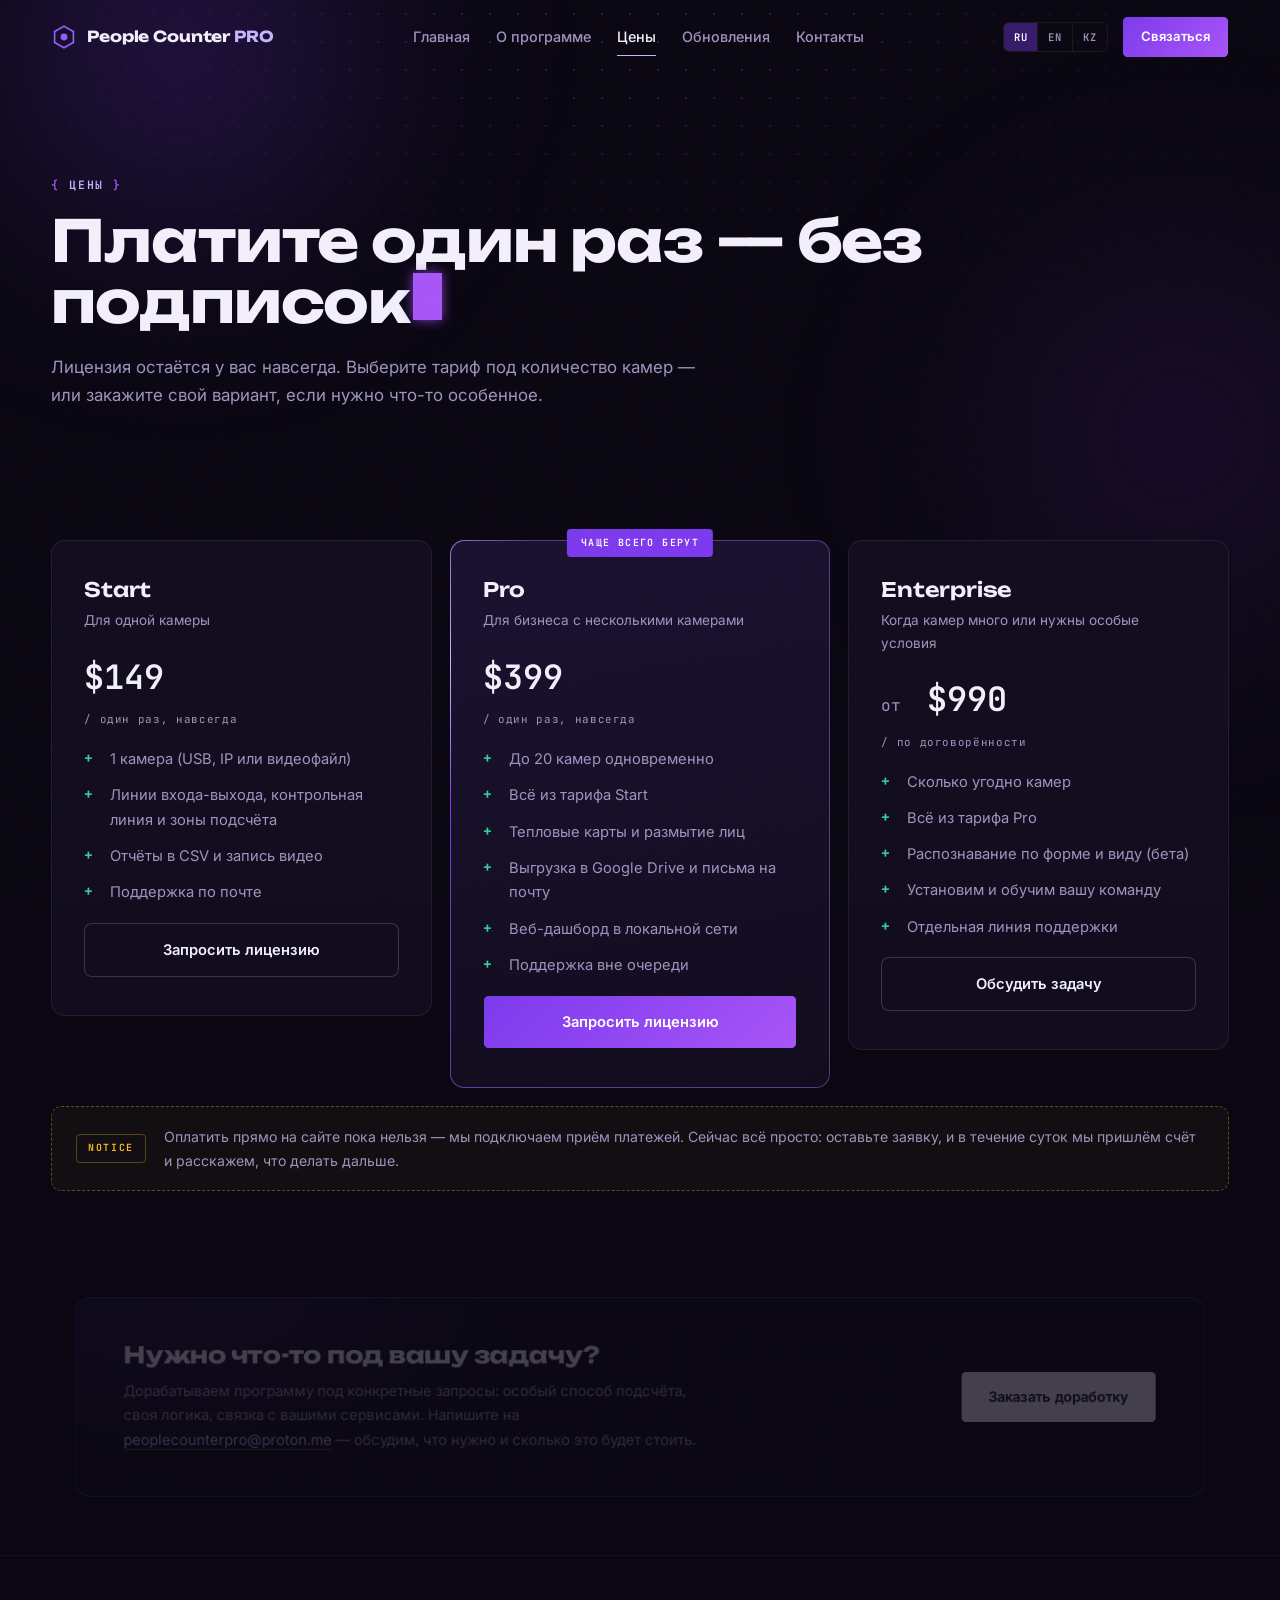
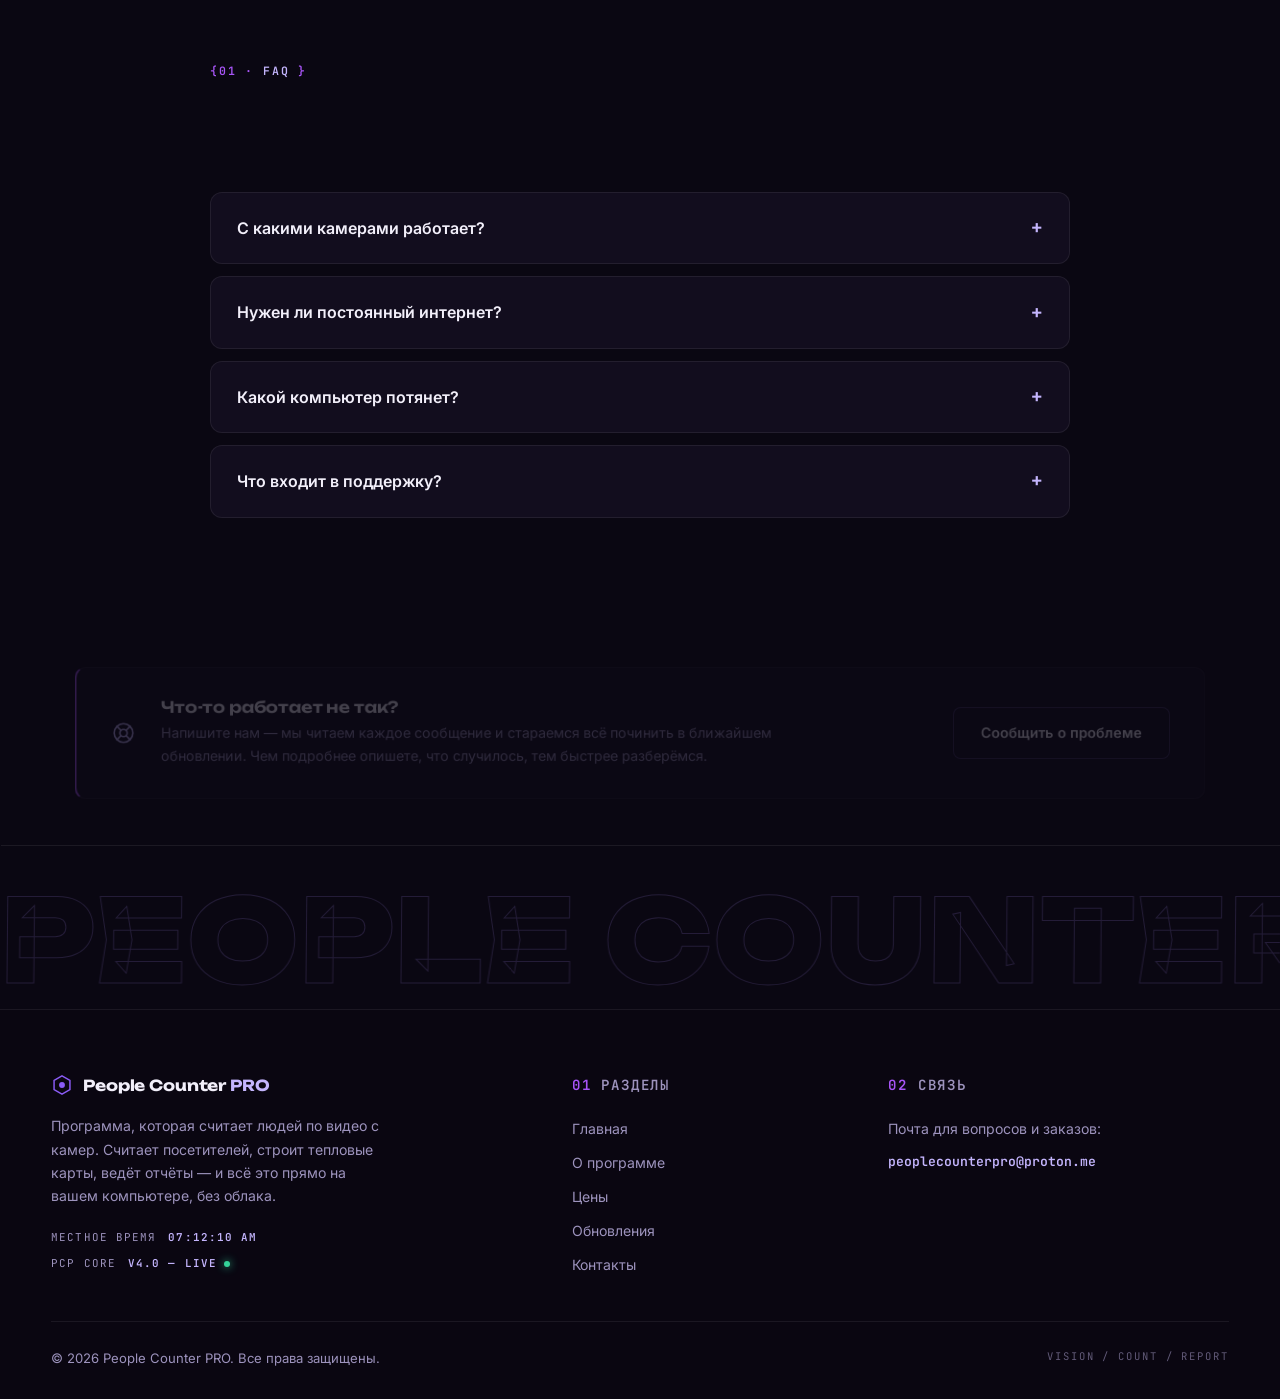
==== commit 1c8c6710: "Тарифы: контрольная линия в Start, до 20 камер в Pro, убраны обновления и SLA Start: добавлена контр" ====
--- a/pricing.html
+++ b/pricing.html
@@ -76,9 +76,8 @@
         <div class="plan-price">$149<span data-i18n="pr_per">/ один раз, навсегда</span></div>
         <ul class="check-list">
           <li data-i18n="pr_p1f1">1 камера (USB, IP или видеофайл)</li>
-          <li data-i18n="pr_p1f2">Линии входа-выхода и зоны подсчёта</li>
+          <li data-i18n="pr_p1f2">Линии входа-выхода, контрольная линия и зоны подсчёта</li>
           <li data-i18n="pr_p1f3">Отчёты в CSV и запись видео</li>
-          <li data-i18n="pr_p1f4">Обновления полгода</li>
           <li data-i18n="pr_p1f5">Поддержка по почте</li>
         </ul>
         <a class="btn btn-ghost btn-block" href="contact.html?topic=license&plan=Start" data-i18n="pr_buy">Запросить лицензию</a>
@@ -89,12 +88,12 @@
         <p class="plan-tag" data-i18n="pr_p2tag">Для бизнеса с несколькими камерами</p>
         <div class="plan-price">$399<span data-i18n="pr_per">/ один раз, навсегда</span></div>
         <ul class="check-list">
-          <li data-i18n="pr_p2f1">До 4 камер одновременно</li>
+          <li data-i18n="pr_p2f1">До 20 камер одновременно</li>
           <li data-i18n="pr_p2f2">Всё из тарифа Start</li>
           <li data-i18n="pr_p2f3">Тепловые карты и размытие лиц</li>
           <li data-i18n="pr_p2f4">Выгрузка в Google Drive и письма на почту</li>
           <li data-i18n="pr_p2f5">Веб-дашборд в локальной сети</li>
-          <li data-i18n="pr_p2f6">Обновления год и поддержка вне очереди</li>
+          <li data-i18n="pr_p2f6">Поддержка вне очереди</li>
         </ul>
         <a class="btn btn-primary btn-block btn-magnetic" href="contact.html?topic=license&plan=Pro" data-i18n="pr_buy">Запросить лицензию</a>
       </div>
@@ -107,7 +106,7 @@
           <li data-i18n="pr_p3f2">Всё из тарифа Pro</li>
           <li data-i18n="pr_p3f3">Распознавание по форме и виду (бета)</li>
           <li data-i18n="pr_p3f4">Установим и обучим вашу команду</li>
-          <li data-i18n="pr_p3f5">Договор с гарантией ответа (SLA) и отдельная линия поддержки</li>
+          <li data-i18n="pr_p3f5">Отдельная линия поддержки</li>
         </ul>
         <a class="btn btn-ghost btn-block" href="contact.html?topic=custom" data-i18n="pr_b3">Обсудить задачу</a>
       </div>
--- a/static/css/style.css
+++ b/static/css/style.css
@@ -1777,7 +1777,7 @@
 @media (max-width: 900px) {
   .nav-links {
     position: fixed;
-    top: 62px;
+    top: var(--nav-h, 60px);
     left: 0;
     right: 0;
     flex-direction: column;
@@ -1792,6 +1792,13 @@
     z-index: 999;
   }
   .nav-links.open { transform: translateY(0); }
+  .nav.menu-open {
+    background: rgba(10, 7, 18, 0.92);
+    backdrop-filter: blur(16px);
+    -webkit-backdrop-filter: blur(16px);
+    border-bottom-color: var(--border);
+  }
+  .nav.menu-open.hide { transform: none; }
   .nav-links a { padding: 12px 0; font-size: 1.02rem; }
   .nav-links a::after { display: none; }
   .burger { display: flex; }
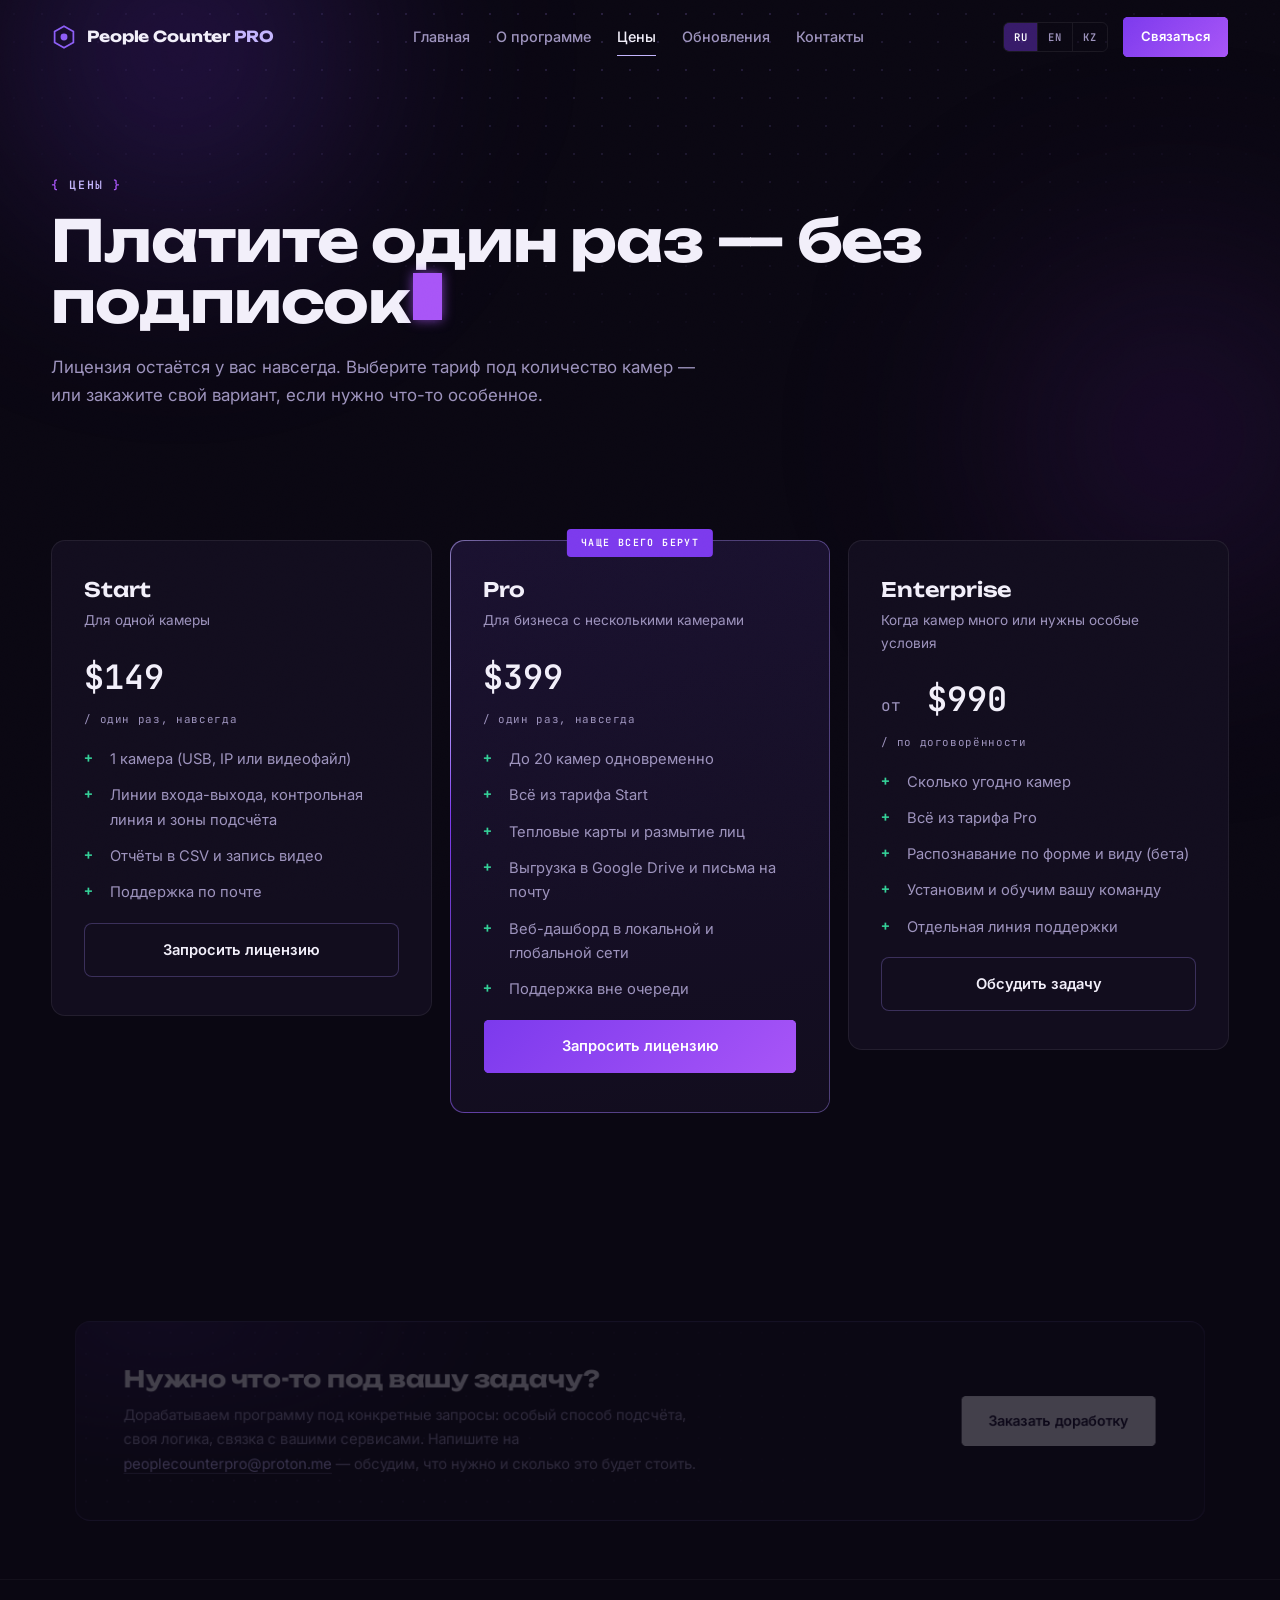
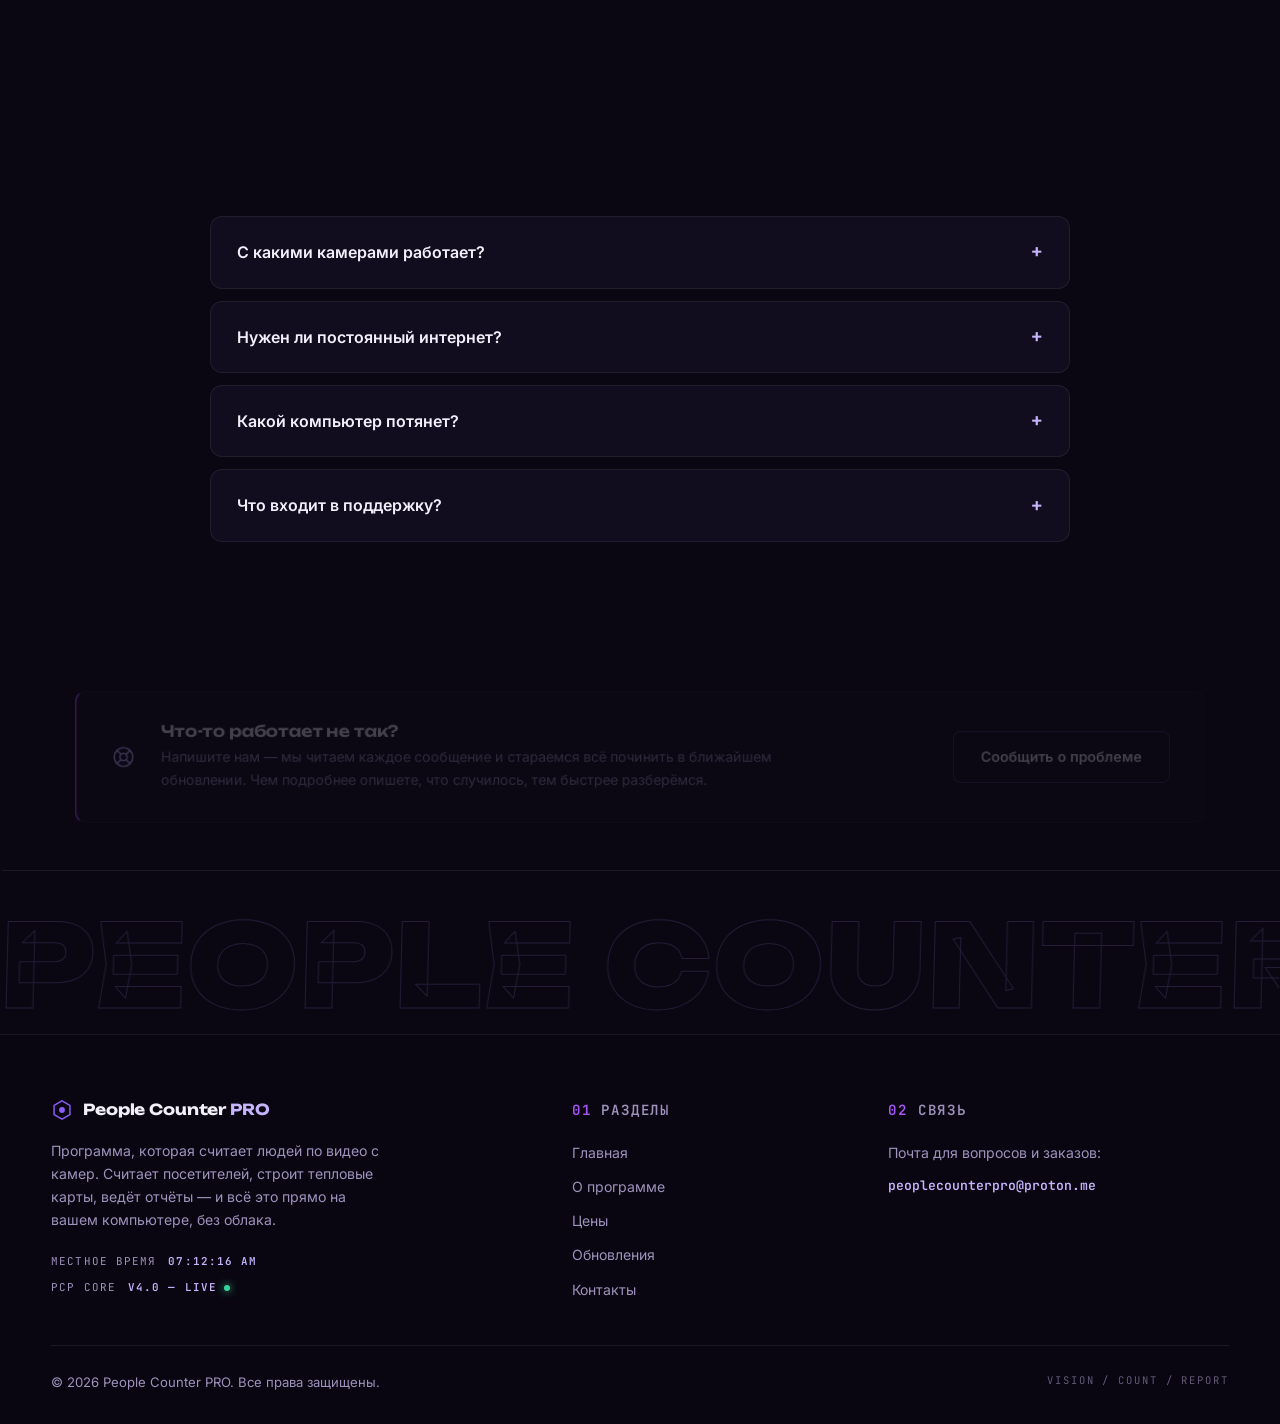
==== commit f1c6be17: "Тариф Pro: веб-дашборд в локальной и глобальной сети Co-Authored-By: Claude Opus 4.8 <noreply@anthro" ====
--- a/pricing.html
+++ b/pricing.html
@@ -92,7 +92,7 @@
           <li data-i18n="pr_p2f2">Всё из тарифа Start</li>
           <li data-i18n="pr_p2f3">Тепловые карты и размытие лиц</li>
           <li data-i18n="pr_p2f4">Выгрузка в Google Drive и письма на почту</li>
-          <li data-i18n="pr_p2f5">Веб-дашборд в локальной сети</li>
+          <li data-i18n="pr_p2f5">Веб-дашборд в локальной и глобальной сети</li>
           <li data-i18n="pr_p2f6">Поддержка вне очереди</li>
         </ul>
         <a class="btn btn-primary btn-block btn-magnetic" href="contact.html?topic=license&plan=Pro" data-i18n="pr_buy">Запросить лицензию</a>
